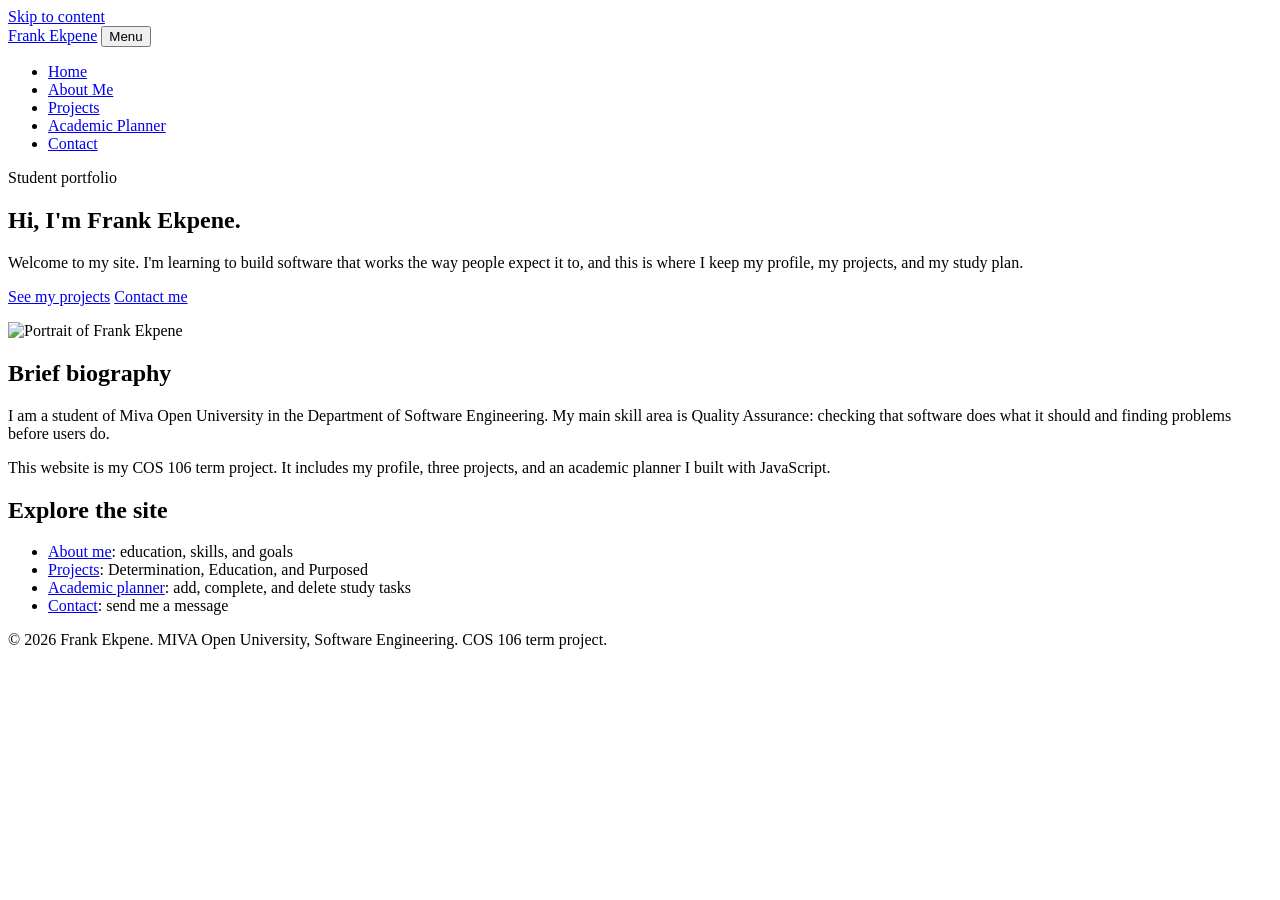
==== index.html @ 677bd1e2 "Add files via upload" ====
<!DOCTYPE html>
<html lang="en">
<head>
<meta charset="UTF-8">
<meta name="viewport" content="width=device-width, initial-scale=1">
<meta name="description" content="Frank Ekpene - student portfolio and academic planner, MIVA Open University.">
<title>Home | Frank Ekpene</title>
<link rel="preconnect" href="https://fonts.googleapis.com">
<link rel="preconnect" href="https://fonts.gstatic.com" crossorigin>
<link href="https://fonts.googleapis.com/css2?family=Public+Sans:wght@400;600&amp;family=Sora:wght@600;700&amp;display=swap" rel="stylesheet">
<link rel="stylesheet" href="css/style.css">
</head>
<body>
<a class="skip" href="#main">Skip to content</a>
<header class="site-header">
<div class="bar">
<a class="brand" href="index.html">Frank Ekpene</a>
<button class="menu-btn" id="menuBtn" aria-expanded="false" aria-controls="nav">Menu</button>
<nav id="nav" aria-label="Main"><ul><li><a href="index.html" aria-current="page">Home</a></li><li><a href="about.html">About Me</a></li><li><a href="projects.html">Projects</a></li><li><a href="planner.html">Academic Planner</a></li><li><a href="contact.html">Contact</a></li></ul></nav>
</div>
</header>
<main id="main">
<section class="hero">
<div class="hero-text">
<p class="kicker">Student portfolio</p>
<h1>Hi, I'm Frank Ekpene.</h1>
<p class="lead">Welcome to my site. I'm learning to build software that works the way people expect it to, and this is where I keep my profile, my projects, and my study plan.</p>
<p class="cta"><a class="btn" href="projects.html">See my projects</a> <a class="btn ghost" href="contact.html">Contact me</a></p>
</div>
<img class="portrait" src="images/profile.svg" alt="Portrait of Frank Ekpene" width="320" height="320">
</section>
<section class="panel">
<h2>Brief biography</h2>
<p>I am a student of Miva Open University in the Department of Software Engineering. My main skill area is Quality Assurance: checking that software does what it should and finding problems before users do.</p>
<p>This website is my COS 106 term project. It includes my profile, three projects, and an academic planner I built with JavaScript.</p>
</section>
<section class="panel">
<h2>Explore the site</h2>
<ul class="links">
<li><a href="about.html">About me</a>: education, skills, and goals</li>
<li><a href="projects.html">Projects</a>: Determination, Education, and Purposed</li>
<li><a href="planner.html">Academic planner</a>: add, complete, and delete study tasks</li>
<li><a href="contact.html">Contact</a>: send me a message</li>
</ul>
</section>
</main>
<footer class="site-footer"><p>&copy; 2026 Frank Ekpene. MIVA Open University, Software Engineering. COS 106 term project.</p></footer>
<script src="js/main.js"></script>
</body>
</html>
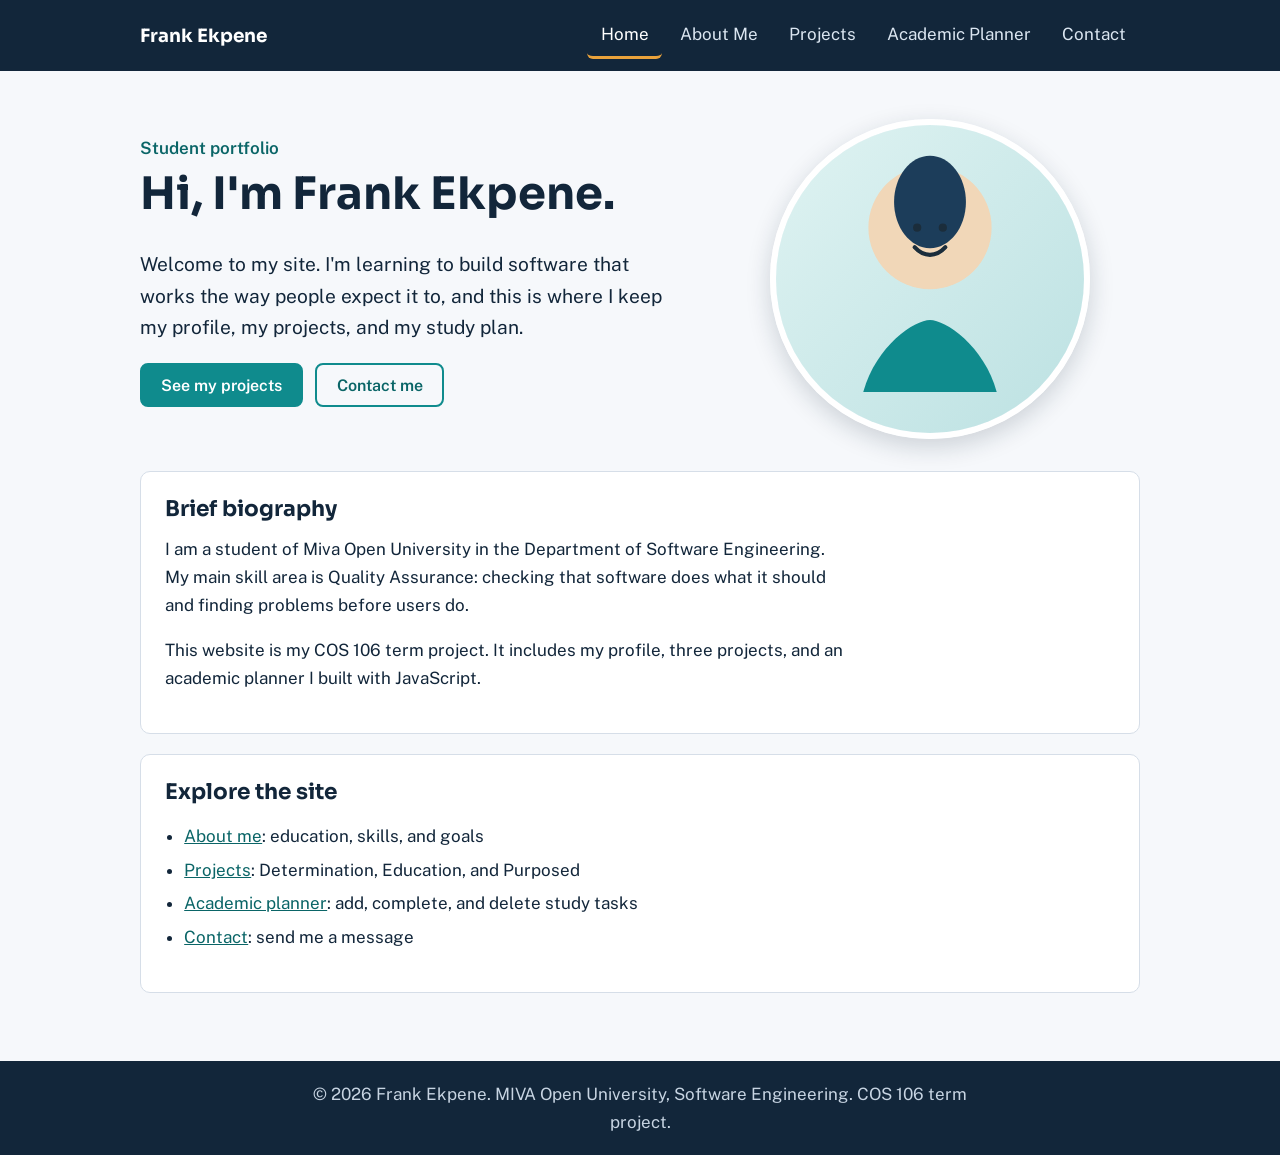
==== commit fdbb2f43: "Organize the portfolio into a proper folder structure and fix asset paths for the static site." ====
--- a/index.html
+++ b/index.html
@@ -7,7 +7,7 @@
 <title>Home | Frank Ekpene</title>
 <link rel="preconnect" href="https://fonts.googleapis.com">
 <link rel="preconnect" href="https://fonts.gstatic.com" crossorigin>
-<link href="https://fonts.googleapis.com/css2?family=Public+Sans:wght@400;600&amp;family=Sora:wght@600;700&amp;display=swap" rel="stylesheet">
+<link href="https://fonts.googleapis.com/css2?family=Public+Sans:wght@400;600&family=Sora:wght@600;700&display=swap" rel="stylesheet">
 <link rel="stylesheet" href="css/style.css">
 </head>
 <body>
--- a/css/style.css
+++ b/css/style.css
@@ -0,0 +1,73 @@
+:root{--ink:#12263a;--paper:#f6f8fb;--card:#fff;--teal:#0f8b8d;--teal-d:#0a6567;--amber:#e9a23b;--line:#d6dee8;--err:#b3261e;--ok:#1b7a43}
+*{box-sizing:border-box}
+html{scroll-behavior:smooth}
+body{margin:0;font:400 1.0625rem/1.65 "Public Sans",system-ui,sans-serif;color:var(--ink);background:var(--paper)}
+h1,h2{font-family:Sora,system-ui,sans-serif;line-height:1.2;margin:0 0 .6em}
+h1{font-size:clamp(1.9rem,4vw,2.8rem)}
+h2{font-size:1.35rem}
+p{margin:0 0 1em;max-width:68ch}
+a{color:var(--teal-d)}
+:focus-visible{outline:3px solid var(--amber);outline-offset:2px}
+.skip{position:absolute;left:-999px;top:0;background:var(--ink);color:#fff;padding:.5rem 1rem}
+.skip:focus{left:0;z-index:20}
+.site-header{background:var(--ink);position:sticky;top:0;z-index:10}
+.bar{max-width:1040px;margin:auto;padding:.75rem 1.25rem;display:flex;align-items:center;justify-content:space-between;flex-wrap:wrap;gap:.5rem}
+.brand{font:700 1.15rem Sora,sans-serif;color:#fff;text-decoration:none}
+nav ul{list-style:none;margin:0;padding:0;display:flex;gap:.25rem}
+nav a{display:block;color:#dbe6f1;text-decoration:none;padding:.5rem .85rem;border-radius:6px;border-bottom:3px solid transparent;transition:background .2s,color .2s,border-color .2s}
+nav a:hover{background:rgba(255,255,255,.1);color:#fff}
+nav a[aria-current=page]{color:#fff;border-bottom-color:var(--amber)}
+.menu-btn{display:none;background:none;border:1px solid #5b7189;color:#fff;padding:.45rem .9rem;border-radius:6px;font:inherit;cursor:pointer}
+main{max-width:1040px;margin:auto;padding:2rem 1.25rem 3rem}
+.hero{display:grid;grid-template-columns:1.3fr 1fr;gap:2rem;align-items:center;padding:1rem 0 2rem}
+.kicker{color:var(--teal-d);font-weight:600;margin-bottom:.4rem}
+.lead{font-size:1.2rem}
+.portrait{width:100%;max-width:320px;height:auto;justify-self:center;border-radius:50%;border:6px solid var(--card);box-shadow:0 8px 24px rgba(18,38,58,.18);animation:rise .8s ease-out both}
+@keyframes rise{from{opacity:0;transform:scale(.94)}to{opacity:1;transform:none}}
+.panel{background:var(--card);border:1px solid var(--line);border-radius:10px;padding:1.5rem;margin-bottom:1.25rem}
+.panel.two{display:grid;grid-template-columns:1fr 1fr;gap:1.5rem}
+.links{padding-left:1.2rem}.links li{margin-bottom:.35rem}
+.btn{display:inline-block;background:var(--teal);color:#fff;border:2px solid var(--teal);padding:.65rem 1.2rem;border-radius:8px;font:600 1rem "Public Sans",sans-serif;text-decoration:none;cursor:pointer;transition:background .2s,border-color .2s,transform .2s}
+.btn:hover{background:var(--teal-d);border-color:var(--teal-d);transform:translateY(-2px)}
+.btn.ghost{background:transparent;color:var(--teal-d)}
+.btn.ghost:hover{background:var(--teal);color:#fff}
+.btn.small{padding:.4rem .9rem;font-size:.95rem}
+.cta{display:flex;gap:.75rem;flex-wrap:wrap}
+table{width:100%;border-collapse:collapse}
+caption{text-align:left;font-weight:600;margin-bottom:.5rem}
+th,td{text-align:left;padding:.65rem .8rem;border-bottom:1px solid var(--line)}
+th{background:var(--paper)}
+.grid{display:grid;grid-template-columns:repeat(auto-fit,minmax(280px,1fr));gap:1.25rem}
+.card{background:var(--card);border:1px solid var(--line);border-radius:10px;overflow:hidden;transition:transform .25s,box-shadow .25s}
+.card:hover{transform:translateY(-4px);box-shadow:0 10px 24px rgba(18,38,58,.12)}
+.card img{width:100%;height:auto;display:block}
+.card-body{padding:1.1rem 1.25rem 0}
+.tags{color:#4b6178;font-size:.95rem}
+label{display:block;font-weight:600;margin-bottom:.3rem}
+input,textarea{width:100%;font:inherit;padding:.65rem .8rem;border:1.5px solid #9fb0c2;border-radius:8px;background:#fff;color:var(--ink)}
+input.invalid,textarea.invalid{border-color:var(--err)}
+.field{margin-bottom:1rem}
+.row{display:flex;gap:.6rem}.row input{flex:1}
+.error{display:block;color:var(--err);min-height:1.2em;font-size:.95rem;margin-top:.25rem}
+.success{color:var(--ok);font-weight:600;margin-top:1rem}
+.muted{color:#4b6178}
+.tasks{list-style:none;padding:0;margin:1rem 0 0}
+.tasks li{display:flex;align-items:center;gap:.75rem;padding:.7rem .2rem;border-bottom:1px solid var(--line);animation:rise .3s ease-out both}
+.tasks input[type=checkbox]{width:1.3rem;height:1.3rem;flex:none;accent-color:var(--teal)}
+.tasks .text{flex:1;overflow-wrap:anywhere}
+.tasks li.done .text{text-decoration:line-through;color:#6b7f93}
+.del{background:none;border:1.5px solid var(--err);color:var(--err);border-radius:6px;padding:.3rem .7rem;font:inherit;cursor:pointer;transition:background .2s,color .2s}
+.del:hover{background:var(--err);color:#fff}
+audio{width:100%;max-width:420px}
+.site-footer{background:var(--ink);color:#c7d4e2;text-align:center;padding:1.2rem 1rem}
+.site-footer p{margin:0 auto}
+@media (max-width:720px){
+.menu-btn{display:block}
+nav{width:100%;display:none}
+nav.open{display:block}
+nav ul{flex-direction:column}
+.hero,.panel.two{grid-template-columns:1fr}
+.portrait{order:-1;max-width:220px}
+.row{flex-direction:column}
+}
+@media (prefers-reduced-motion:reduce){*{animation:none!important;transition:none!important;scroll-behavior:auto!important}}
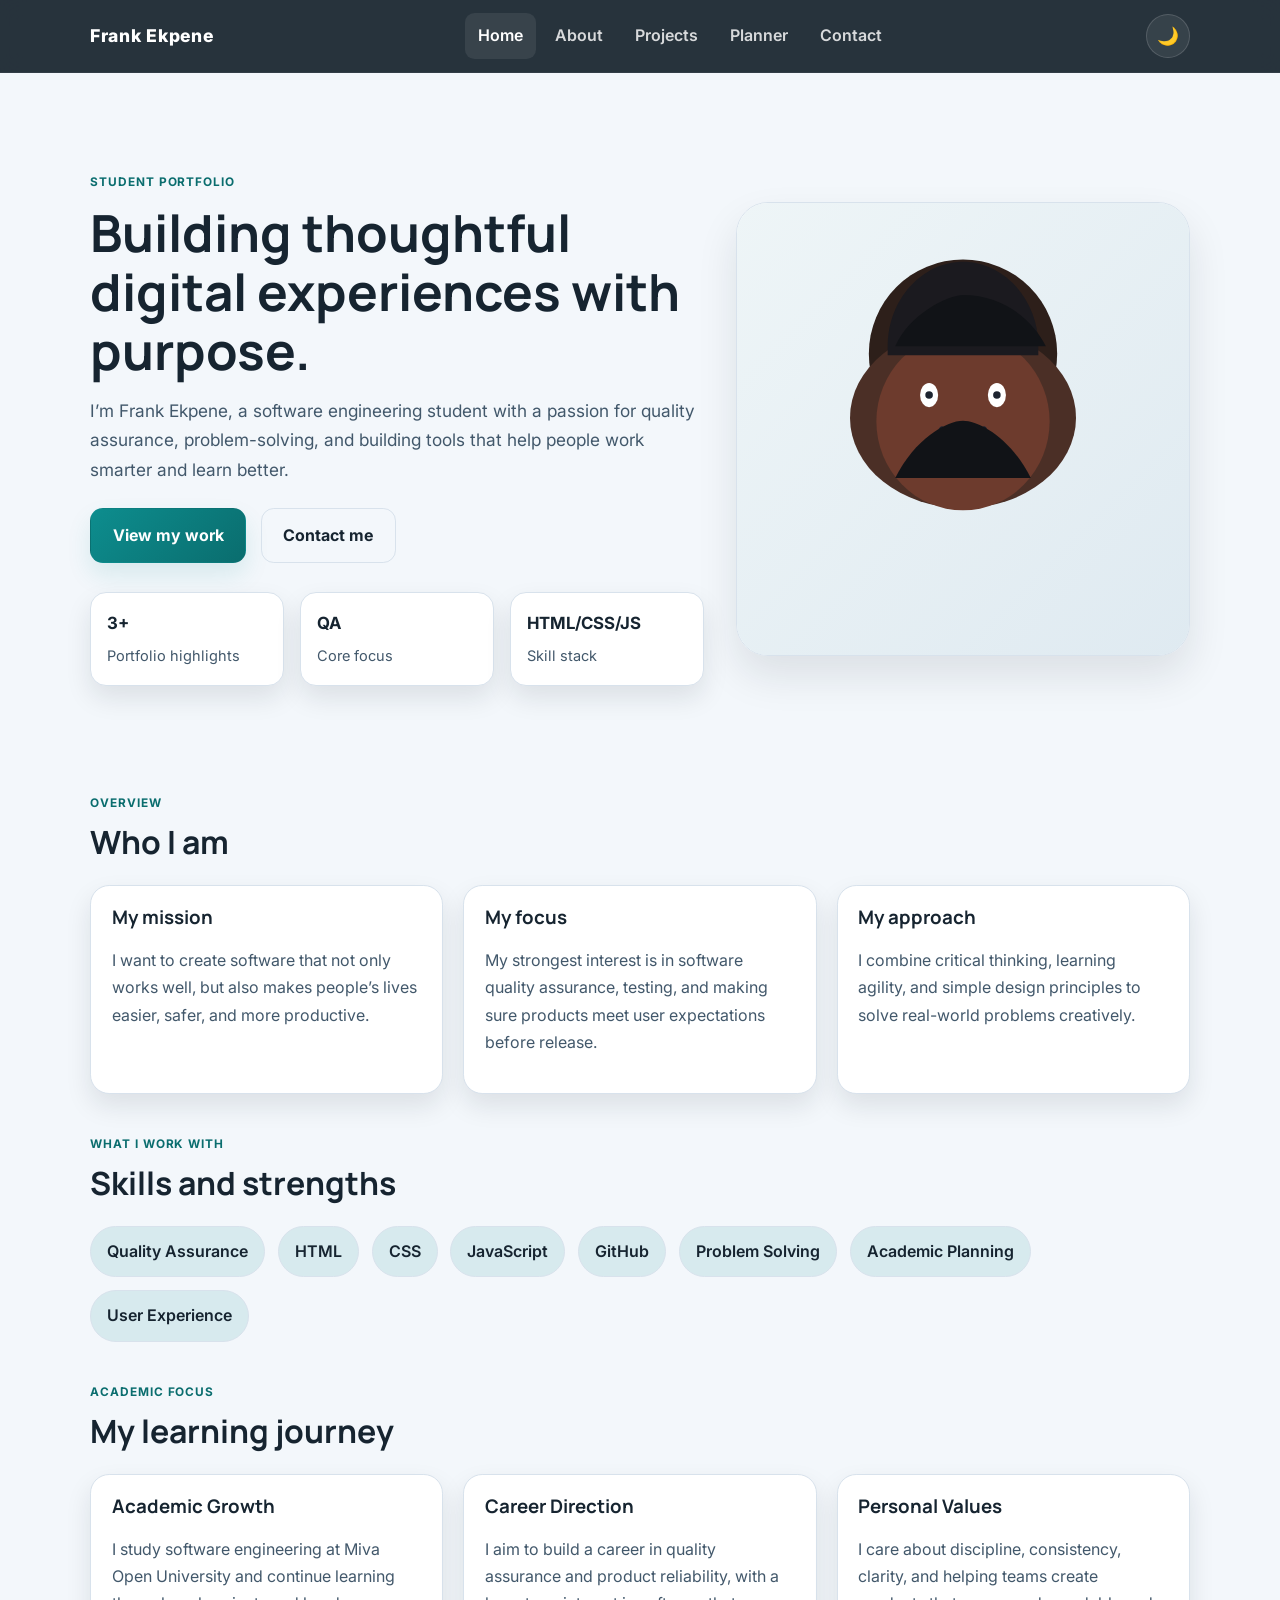
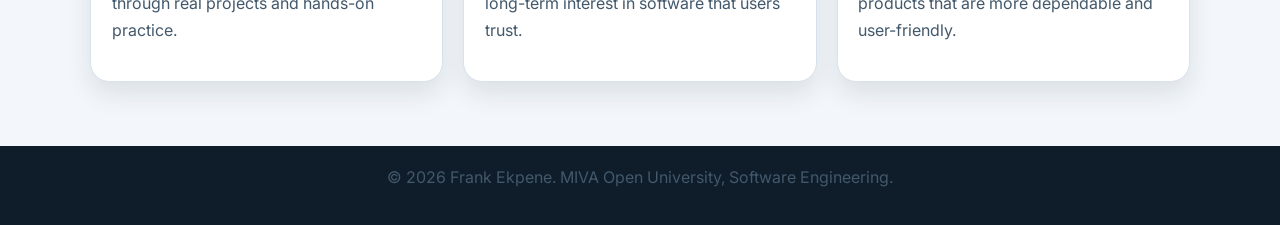
==== commit 14dbe0be: "Upgrade the portfolio with a polished landing page, dark mode, real project pages, and a personal pr" ====
--- a/index.html
+++ b/index.html
@@ -1,50 +1,158 @@
 <!DOCTYPE html>
 <html lang="en">
-<head>
-<meta charset="UTF-8">
-<meta name="viewport" content="width=device-width, initial-scale=1">
-<meta name="description" content="Frank Ekpene - student portfolio and academic planner, MIVA Open University.">
-<title>Home | Frank Ekpene</title>
-<link rel="preconnect" href="https://fonts.googleapis.com">
-<link rel="preconnect" href="https://fonts.gstatic.com" crossorigin>
-<link href="https://fonts.googleapis.com/css2?family=Public+Sans:wght@400;600&family=Sora:wght@600;700&display=swap" rel="stylesheet">
-<link rel="stylesheet" href="css/style.css">
-</head>
-<body>
-<a class="skip" href="#main">Skip to content</a>
-<header class="site-header">
-<div class="bar">
-<a class="brand" href="index.html">Frank Ekpene</a>
-<button class="menu-btn" id="menuBtn" aria-expanded="false" aria-controls="nav">Menu</button>
-<nav id="nav" aria-label="Main"><ul><li><a href="index.html" aria-current="page">Home</a></li><li><a href="about.html">About Me</a></li><li><a href="projects.html">Projects</a></li><li><a href="planner.html">Academic Planner</a></li><li><a href="contact.html">Contact</a></li></ul></nav>
-</div>
-</header>
-<main id="main">
-<section class="hero">
-<div class="hero-text">
-<p class="kicker">Student portfolio</p>
-<h1>Hi, I'm Frank Ekpene.</h1>
-<p class="lead">Welcome to my site. I'm learning to build software that works the way people expect it to, and this is where I keep my profile, my projects, and my study plan.</p>
-<p class="cta"><a class="btn" href="projects.html">See my projects</a> <a class="btn ghost" href="contact.html">Contact me</a></p>
-</div>
-<img class="portrait" src="images/profile.svg" alt="Portrait of Frank Ekpene" width="320" height="320">
-</section>
-<section class="panel">
-<h2>Brief biography</h2>
-<p>I am a student of Miva Open University in the Department of Software Engineering. My main skill area is Quality Assurance: checking that software does what it should and finding problems before users do.</p>
-<p>This website is my COS 106 term project. It includes my profile, three projects, and an academic planner I built with JavaScript.</p>
-</section>
-<section class="panel">
-<h2>Explore the site</h2>
-<ul class="links">
-<li><a href="about.html">About me</a>: education, skills, and goals</li>
-<li><a href="projects.html">Projects</a>: Determination, Education, and Purposed</li>
-<li><a href="planner.html">Academic planner</a>: add, complete, and delete study tasks</li>
-<li><a href="contact.html">Contact</a>: send me a message</li>
-</ul>
-</section>
-</main>
-<footer class="site-footer"><p>&copy; 2026 Frank Ekpene. MIVA Open University, Software Engineering. COS 106 term project.</p></footer>
-<script src="js/main.js"></script>
-</body>
+  <head>
+    <meta charset="UTF-8" />
+    <meta name="viewport" content="width=device-width, initial-scale=1.0" />
+    <meta name="description" content="Frank Ekpene is a software engineering student focused on quality assurance, web development, and academic growth." />
+    <meta name="keywords" content="Frank Ekpene, software engineering student, QA, web developer, MIVA Open University, portfolio" />
+    <meta name="author" content="Frank Ekpene" />
+    <meta property="og:title" content="Frank Ekpene | Portfolio" />
+    <meta property="og:description" content="Portfolio website for COS106 coursework, projects, and academic progress." />
+    <meta property="og:type" content="website" />
+    <meta property="og:image" content="images/profile.svg" />
+    <title>Frank Ekpene | Portfolio</title>
+    <link rel="preconnect" href="https://fonts.googleapis.com" />
+    <link rel="preconnect" href="https://fonts.gstatic.com" crossorigin />
+    <link href="https://fonts.googleapis.com/css2?family=Inter:wght@400;500;600;700;800&family=Manrope:wght@600;700;800&display=swap" rel="stylesheet" />
+    <link rel="stylesheet" href="css/style.css" />
+  </head>
+  <body>
+    <a class="skip-link" href="#main-content">Skip to content</a>
+
+    <header class="site-header">
+      <div class="container nav-wrap">
+        <a class="brand" href="index.html" aria-label="Frank Ekpene home">Frank Ekpene</a>
+
+        <button class="menu-btn" id="menuBtn" aria-expanded="false" aria-controls="main-nav" aria-label="Toggle navigation">
+          Menu
+        </button>
+
+        <nav id="main-nav" aria-label="Main navigation">
+          <ul>
+            <li><a href="index.html" aria-current="page">Home</a></li>
+            <li><a href="about.html">About</a></li>
+            <li><a href="projects.html">Projects</a></li>
+            <li><a href="planner.html">Planner</a></li>
+            <li><a href="contact.html">Contact</a></li>
+          </ul>
+        </nav>
+
+        <button id="themeToggle" class="theme-toggle" type="button" aria-label="Toggle dark mode">
+          <span class="theme-toggle__icon" aria-hidden="true">🌙</span>
+        </button>
+      </div>
+    </header>
+
+    <main id="main-content">
+      <section class="hero container">
+        <div class="hero__content">
+          <p class="eyebrow">Student Portfolio</p>
+          <h1>Building thoughtful digital experiences with purpose.</h1>
+          <p class="lead">
+            I’m Frank Ekpene, a software engineering student with a passion for quality assurance,
+            problem-solving, and building tools that help people work smarter and learn better.
+          </p>
+
+          <div class="cta-group">
+            <a class="btn btn-primary" href="projects.html">View my work</a>
+            <a class="btn btn-secondary" href="contact.html">Contact me</a>
+          </div>
+
+          <ul class="hero-stats" aria-label="Quick profile summary">
+            <li><strong>3+</strong><span>Portfolio highlights</span></li>
+            <li><strong>QA</strong><span>Core focus</span></li>
+            <li><strong>HTML/CSS/JS</strong><span>Skill stack</span></li>
+          </ul>
+        </div>
+
+        <div class="hero__media">
+          <div class="portrait-frame">
+            <img src="images/profile.svg" alt="Frank Ekpene profile portrait" width="520" height="520" />
+          </div>
+        </div>
+      </section>
+
+      <section class="container section-block">
+        <div class="section-heading">
+          <p class="eyebrow">Overview</p>
+          <h2>Who I am</h2>
+        </div>
+
+        <div class="about-preview">
+          <div class="about-preview__card">
+            <h3>My mission</h3>
+            <p>
+              I want to create software that not only works well, but also makes people’s lives easier,
+              safer, and more productive.
+            </p>
+          </div>
+
+          <div class="about-preview__card">
+            <h3>My focus</h3>
+            <p>
+              My strongest interest is in software quality assurance, testing, and making sure products meet
+              user expectations before release.
+            </p>
+          </div>
+
+          <div class="about-preview__card">
+            <h3>My approach</h3>
+            <p>
+              I combine critical thinking, learning agility, and simple design principles to solve real-world
+              problems creatively.
+            </p>
+          </div>
+        </div>
+      </section>
+
+      <section class="container section-block">
+        <div class="section-heading">
+          <p class="eyebrow">What I work with</p>
+          <h2>Skills and strengths</h2>
+        </div>
+
+        <div class="chip-grid" aria-label="Skills and strengths">
+          <span class="chip">Quality Assurance</span>
+          <span class="chip">HTML</span>
+          <span class="chip">CSS</span>
+          <span class="chip">JavaScript</span>
+          <span class="chip">GitHub</span>
+          <span class="chip">Problem Solving</span>
+          <span class="chip">Academic Planning</span>
+          <span class="chip">User Experience</span>
+        </div>
+      </section>
+
+      <section class="container section-block">
+        <div class="section-heading">
+          <p class="eyebrow">Academic focus</p>
+          <h2>My learning journey</h2>
+        </div>
+
+        <div class="feature-grid">
+          <article class="feature-card">
+            <h3>Academic Growth</h3>
+            <p>I study software engineering at Miva Open University and continue learning through real projects and hands-on practice.</p>
+          </article>
+          <article class="feature-card">
+            <h3>Career Direction</h3>
+            <p>I aim to build a career in quality assurance and product reliability, with a long-term interest in software that users trust.</p>
+          </article>
+          <article class="feature-card">
+            <h3>Personal Values</h3>
+            <p>I care about discipline, consistency, clarity, and helping teams create products that are more dependable and user-friendly.</p>
+          </article>
+        </div>
+      </section>
+    </main>
+
+    <footer class="site-footer">
+      <div class="container footer-wrap">
+        <p>&copy; 2026 Frank Ekpene. MIVA Open University, Software Engineering.</p>
+      </div>
+    </footer>
+
+    <script src="js/main.js"></script>
+  </body>
 </html>
+
--- a/css/style.css
+++ b/css/style.css
@@ -1,73 +1,601 @@
-:root{--ink:#12263a;--paper:#f6f8fb;--card:#fff;--teal:#0f8b8d;--teal-d:#0a6567;--amber:#e9a23b;--line:#d6dee8;--err:#b3261e;--ok:#1b7a43}
-*{box-sizing:border-box}
-html{scroll-behavior:smooth}
-body{margin:0;font:400 1.0625rem/1.65 "Public Sans",system-ui,sans-serif;color:var(--ink);background:var(--paper)}
-h1,h2{font-family:Sora,system-ui,sans-serif;line-height:1.2;margin:0 0 .6em}
-h1{font-size:clamp(1.9rem,4vw,2.8rem)}
-h2{font-size:1.35rem}
-p{margin:0 0 1em;max-width:68ch}
-a{color:var(--teal-d)}
-:focus-visible{outline:3px solid var(--amber);outline-offset:2px}
-.skip{position:absolute;left:-999px;top:0;background:var(--ink);color:#fff;padding:.5rem 1rem}
-.skip:focus{left:0;z-index:20}
-.site-header{background:var(--ink);position:sticky;top:0;z-index:10}
-.bar{max-width:1040px;margin:auto;padding:.75rem 1.25rem;display:flex;align-items:center;justify-content:space-between;flex-wrap:wrap;gap:.5rem}
-.brand{font:700 1.15rem Sora,sans-serif;color:#fff;text-decoration:none}
-nav ul{list-style:none;margin:0;padding:0;display:flex;gap:.25rem}
-nav a{display:block;color:#dbe6f1;text-decoration:none;padding:.5rem .85rem;border-radius:6px;border-bottom:3px solid transparent;transition:background .2s,color .2s,border-color .2s}
-nav a:hover{background:rgba(255,255,255,.1);color:#fff}
-nav a[aria-current=page]{color:#fff;border-bottom-color:var(--amber)}
-.menu-btn{display:none;background:none;border:1px solid #5b7189;color:#fff;padding:.45rem .9rem;border-radius:6px;font:inherit;cursor:pointer}
-main{max-width:1040px;margin:auto;padding:2rem 1.25rem 3rem}
-.hero{display:grid;grid-template-columns:1.3fr 1fr;gap:2rem;align-items:center;padding:1rem 0 2rem}
-.kicker{color:var(--teal-d);font-weight:600;margin-bottom:.4rem}
-.lead{font-size:1.2rem}
-.portrait{width:100%;max-width:320px;height:auto;justify-self:center;border-radius:50%;border:6px solid var(--card);box-shadow:0 8px 24px rgba(18,38,58,.18);animation:rise .8s ease-out both}
-@keyframes rise{from{opacity:0;transform:scale(.94)}to{opacity:1;transform:none}}
-.panel{background:var(--card);border:1px solid var(--line);border-radius:10px;padding:1.5rem;margin-bottom:1.25rem}
-.panel.two{display:grid;grid-template-columns:1fr 1fr;gap:1.5rem}
-.links{padding-left:1.2rem}.links li{margin-bottom:.35rem}
-.btn{display:inline-block;background:var(--teal);color:#fff;border:2px solid var(--teal);padding:.65rem 1.2rem;border-radius:8px;font:600 1rem "Public Sans",sans-serif;text-decoration:none;cursor:pointer;transition:background .2s,border-color .2s,transform .2s}
-.btn:hover{background:var(--teal-d);border-color:var(--teal-d);transform:translateY(-2px)}
-.btn.ghost{background:transparent;color:var(--teal-d)}
-.btn.ghost:hover{background:var(--teal);color:#fff}
-.btn.small{padding:.4rem .9rem;font-size:.95rem}
-.cta{display:flex;gap:.75rem;flex-wrap:wrap}
-table{width:100%;border-collapse:collapse}
-caption{text-align:left;font-weight:600;margin-bottom:.5rem}
-th,td{text-align:left;padding:.65rem .8rem;border-bottom:1px solid var(--line)}
-th{background:var(--paper)}
-.grid{display:grid;grid-template-columns:repeat(auto-fit,minmax(280px,1fr));gap:1.25rem}
-.card{background:var(--card);border:1px solid var(--line);border-radius:10px;overflow:hidden;transition:transform .25s,box-shadow .25s}
-.card:hover{transform:translateY(-4px);box-shadow:0 10px 24px rgba(18,38,58,.12)}
-.card img{width:100%;height:auto;display:block}
-.card-body{padding:1.1rem 1.25rem 0}
-.tags{color:#4b6178;font-size:.95rem}
-label{display:block;font-weight:600;margin-bottom:.3rem}
-input,textarea{width:100%;font:inherit;padding:.65rem .8rem;border:1.5px solid #9fb0c2;border-radius:8px;background:#fff;color:var(--ink)}
-input.invalid,textarea.invalid{border-color:var(--err)}
-.field{margin-bottom:1rem}
-.row{display:flex;gap:.6rem}.row input{flex:1}
-.error{display:block;color:var(--err);min-height:1.2em;font-size:.95rem;margin-top:.25rem}
-.success{color:var(--ok);font-weight:600;margin-top:1rem}
-.muted{color:#4b6178}
-.tasks{list-style:none;padding:0;margin:1rem 0 0}
-.tasks li{display:flex;align-items:center;gap:.75rem;padding:.7rem .2rem;border-bottom:1px solid var(--line);animation:rise .3s ease-out both}
-.tasks input[type=checkbox]{width:1.3rem;height:1.3rem;flex:none;accent-color:var(--teal)}
-.tasks .text{flex:1;overflow-wrap:anywhere}
-.tasks li.done .text{text-decoration:line-through;color:#6b7f93}
-.del{background:none;border:1.5px solid var(--err);color:var(--err);border-radius:6px;padding:.3rem .7rem;font:inherit;cursor:pointer;transition:background .2s,color .2s}
-.del:hover{background:var(--err);color:#fff}
-audio{width:100%;max-width:420px}
-.site-footer{background:var(--ink);color:#c7d4e2;text-align:center;padding:1.2rem 1rem}
-.site-footer p{margin:0 auto}
-@media (max-width:720px){
-.menu-btn{display:block}
-nav{width:100%;display:none}
-nav.open{display:block}
-nav ul{flex-direction:column}
-.hero,.panel.two{grid-template-columns:1fr}
-.portrait{order:-1;max-width:220px}
-.row{flex-direction:column}
-}
-@media (prefers-reduced-motion:reduce){*{animation:none!important;transition:none!important;scroll-behavior:auto!important}}
+:root {
+  --bg: #f3f7fb;
+  --bg-strong: #eaf1f8;
+  --surface: #ffffff;
+  --surface-alt: #edf4f9;
+  --surface-strong: #dfeef8;
+  --text: #162430;
+  --text-soft: #42586b;
+  --accent: #0d8d8e;
+  --accent-strong: #0a6d6e;
+  --accent-soft: rgba(13, 141, 142, 0.12);
+  --line: #d8e2ec;
+  --highlight: #f5b94b;
+  --success: #1b7a43;
+  --danger: #c74343;
+  --shadow: rgba(16, 28, 39, 0.1);
+}
+
+body[data-theme="dark"] {
+  --bg: #0d1723;
+  --bg-strong: #101d2d;
+  --surface: #122333;
+  --surface-alt: #183047;
+  --surface-strong: #1a3a52;
+  --text: #ebf4ff;
+  --text-soft: #bfd0e3;
+  --accent: #63d0cf;
+  --accent-strong: #7fe5e1;
+  --accent-soft: rgba(99, 208, 207, 0.12);
+  --line: #28445d;
+  --highlight: #f9c768;
+  --success: #7fe0a6;
+  --danger: #ff8787;
+  --shadow: rgba(0, 0, 0, 0.35);
+}
+
+* { box-sizing: border-box; }
+
+html { scroll-behavior: smooth; }
+
+body {
+  margin: 0;
+  font-family: "Inter", sans-serif;
+  background: var(--bg);
+  color: var(--text);
+  line-height: 1.7;
+  transition: background 0.25s ease, color 0.25s ease;
+}
+
+img { max-width: 100%; display: block; }
+
+a { color: var(--accent-strong); }
+
+button, input, textarea {
+  font: inherit;
+}
+
+.skip-link {
+  position: absolute;
+  left: -9999px;
+  top: 0;
+  z-index: 100;
+  background: var(--text);
+  color: #fff;
+  padding: 0.7rem 1rem;
+  border-radius: 0 0 0.5rem 0;
+}
+
+.skip-link:focus {
+  left: 0;
+}
+
+.container {
+  width: min(1100px, calc(100% - 2rem));
+  margin: 0 auto;
+}
+
+.site-header {
+  position: sticky;
+  top: 0;
+  z-index: 20;
+  background: rgba(17, 29, 39, 0.9);
+  backdrop-filter: blur(12px);
+  border-bottom: 1px solid rgba(255, 255, 255, 0.06);
+}
+
+.nav-wrap {
+  display: flex;
+  align-items: center;
+  justify-content: space-between;
+  min-height: 72px;
+  gap: 1rem;
+}
+
+.brand {
+  color: #fff;
+  text-decoration: none;
+  font-weight: 800;
+  letter-spacing: 0.04em;
+  font-size: 1.1rem;
+}
+
+#main-nav ul {
+  list-style: none;
+  display: flex;
+  align-items: center;
+  gap: 0.4rem;
+  padding: 0;
+  margin: 0;
+}
+
+#main-nav a {
+  display: inline-block;
+  text-decoration: none;
+  color: rgba(255, 255, 255, 0.82);
+  padding: 0.6rem 0.8rem;
+  border-radius: 0.6rem;
+  font-weight: 600;
+  transition: background 0.2s ease, color 0.2s ease;
+}
+
+#main-nav a:hover,
+#main-nav a:focus-visible,
+#main-nav a[aria-current="page"] {
+  background: rgba(255, 255, 255, 0.08);
+  color: #fff;
+}
+
+.theme-toggle {
+  border: 1px solid rgba(255, 255, 255, 0.15);
+  background: rgba(255, 255, 255, 0.07);
+  color: #fff;
+  border-radius: 999px;
+  width: 44px;
+  height: 44px;
+  cursor: pointer;
+  transition: transform 0.2s ease, background 0.2s ease;
+}
+
+.theme-toggle:hover,
+.theme-toggle:focus-visible {
+  transform: translateY(-1px);
+  background: rgba(255, 255, 255, 0.12);
+}
+
+.theme-toggle__icon {
+  display: inline-block;
+  font-size: 1.1rem;
+}
+
+.menu-btn {
+  display: none;
+  background: rgba(255, 255, 255, 0.08);
+  border: 1px solid rgba(255, 255, 255, 0.12);
+  color: #fff;
+  border-radius: 0.6rem;
+  padding: 0.7rem 1rem;
+  cursor: pointer;
+}
+
+main {
+  padding-top: 2rem;
+  padding-bottom: 4rem;
+}
+
+.hero {
+  display: grid;
+  grid-template-columns: 1.15fr 0.85fr;
+  gap: 2rem;
+  align-items: center;
+  min-height: 72vh;
+}
+
+.hero__content,
+.profile-header__content {
+  max-width: 640px;
+}
+
+.eyebrow {
+  margin: 0 0 0.7rem;
+  color: var(--accent-strong);
+  font-weight: 700;
+  letter-spacing: 0.08em;
+  text-transform: uppercase;
+  font-size: 0.74rem;
+}
+
+h1, h2, h3 {
+  font-family: "Manrope", sans-serif;
+  line-height: 1.15;
+  margin-top: 0;
+}
+
+h1 {
+  font-size: clamp(2.3rem, 4vw, 4rem);
+  margin-bottom: 1rem;
+}
+
+h2 {
+  font-size: clamp(1.7rem, 2.5vw, 2.3rem);
+  margin-bottom: 0.9rem;
+}
+
+p {
+  margin-top: 0;
+  color: var(--text-soft);
+}
+
+.lead {
+  font-size: 1.08rem;
+}
+
+.cta-group {
+  display: flex;
+  flex-wrap: wrap;
+  gap: 0.9rem;
+  margin: 1.5rem 0 1.8rem;
+}
+
+.btn {
+  display: inline-flex;
+  align-items: center;
+  justify-content: center;
+  border-radius: 0.8rem;
+  padding: 0.8rem 1.35rem;
+  text-decoration: none;
+  border: 1px solid transparent;
+  font-weight: 700;
+  cursor: pointer;
+  transition: transform 0.2s ease, box-shadow 0.2s ease, background 0.2s ease;
+}
+
+.btn:hover,
+.btn:focus-visible {
+  transform: translateY(-1px);
+}
+
+.btn-primary {
+  background: linear-gradient(135deg, var(--accent), var(--accent-strong));
+  color: #fff;
+  box-shadow: 0 12px 24px var(--accent-soft);
+}
+
+.btn-secondary {
+  background: transparent;
+  color: var(--text);
+  border-color: var(--line);
+}
+
+.btn-small {
+  padding: 0.65rem 1rem;
+  font-size: 0.92rem;
+}
+
+.hero-stats {
+  list-style: none;
+  display: grid;
+  grid-template-columns: repeat(3, minmax(0, 1fr));
+  gap: 1rem;
+  padding: 0;
+  margin: 0;
+}
+
+.hero-stats li {
+  background: var(--surface);
+  border: 1px solid var(--line);
+  border-radius: 1rem;
+  padding: 1rem;
+  box-shadow: 0 12px 26px var(--shadow);
+}
+
+.hero-stats strong {
+  display: block;
+  color: var(--text);
+  margin-bottom: 0.3rem;
+  font-size: 1.05rem;
+}
+
+.hero-stats span {
+  color: var(--text-soft);
+  font-size: 0.91rem;
+}
+
+.hero__media {
+  display: flex;
+  justify-content: center;
+}
+
+.portrait-frame {
+  width: min(500px, 100%);
+  border-radius: 2rem;
+  background: linear-gradient(135deg, var(--surface), var(--surface-alt));
+  border: 1px solid var(--line);
+  box-shadow: 0 20px 40px var(--shadow);
+  overflow: hidden;
+}
+
+.portrait-frame img {
+  width: 100%;
+  height: auto;
+}
+
+.section-block {
+  padding-top: 2.5rem;
+}
+
+.section-heading {
+  margin-bottom: 1.5rem;
+}
+
+.about-preview,
+.feature-grid,
+.project-grid {
+  display: grid;
+  gap: 1.25rem;
+}
+
+.about-preview {
+  grid-template-columns: repeat(3, minmax(0, 1fr));
+}
+
+.about-preview__card,
+.feature-card,
+.project-card,
+.panel {
+  background: var(--surface);
+  border: 1px solid var(--line);
+  border-radius: 1.2rem;
+  box-shadow: 0 12px 26px var(--shadow);
+}
+
+.about-preview__card,
+.feature-card,
+.project-card__body,
+.panel {
+  padding: 1.3rem;
+}
+
+.feature-grid {
+  grid-template-columns: repeat(3, minmax(0, 1fr));
+}
+
+.chip-grid {
+  display: flex;
+  flex-wrap: wrap;
+  gap: 0.8rem;
+}
+
+.chip {
+  display: inline-flex;
+  align-items: center;
+  background: var(--accent-soft);
+  color: var(--text);
+  border: 1px solid var(--line);
+  border-radius: 999px;
+  padding: 0.7rem 1rem;
+  font-weight: 600;
+}
+
+.page-shell {
+  padding-top: 0.5rem;
+}
+
+.profile-header {
+  display: grid;
+  grid-template-columns: 0.9fr 1.1fr;
+  gap: 2rem;
+  align-items: center;
+  padding: 1.5rem 0 2.5rem;
+}
+
+.profile-header__image img {
+  width: min(420px, 100%);
+  margin: 0 auto;
+  border-radius: 1.5rem;
+  background: var(--surface);
+  border: 1px solid var(--line);
+  box-shadow: 0 18px 32px var(--shadow);
+}
+
+.panel {
+  margin-bottom: 1.4rem;
+}
+
+.two-column {
+  display: grid;
+  grid-template-columns: repeat(2, minmax(0, 1fr));
+  gap: 1rem;
+}
+
+.detail-list {
+  margin: 0;
+  padding-left: 1.2rem;
+  color: var(--text-soft);
+}
+
+table {
+  width: 100%;
+  border-collapse: collapse;
+}
+
+caption {
+  text-align: left;
+  font-weight: 700;
+  margin-bottom: 0.85rem;
+  color: var(--text);
+}
+
+th, td {
+  text-align: left;
+  padding: 0.8rem 0.7rem;
+  border-bottom: 1px solid var(--line);
+}
+
+th {
+  background: var(--surface-alt);
+}
+
+.project-grid {
+  grid-template-columns: repeat(3, minmax(0, 1fr));
+}
+
+.project-card {
+  overflow: hidden;
+}
+
+.project-card img {
+  width: 100%;
+  height: 220px;
+  object-fit: cover;
+  border-bottom: 1px solid var(--line);
+}
+
+.project-tag {
+  margin: 0 0 0.6rem;
+  color: var(--accent-strong);
+  font-size: 0.75rem;
+  font-weight: 800;
+  letter-spacing: 0.08em;
+  text-transform: uppercase;
+}
+
+.project-card h2 {
+  font-size: 1.5rem;
+  margin-bottom: 0.7rem;
+}
+
+.row {
+  display: flex;
+  gap: 0.7rem;
+}
+
+label {
+  display: block;
+  font-weight: 700;
+  margin-bottom: 0.4rem;
+}
+
+input, textarea {
+  width: 100%;
+  border: 1px solid var(--line);
+  border-radius: 0.8rem;
+  background: var(--surface);
+  color: var(--text);
+  padding: 0.8rem 0.9rem;
+}
+
+input:focus, textarea:focus {
+  outline: 2px solid var(--highlight);
+  outline-offset: 2px;
+}
+
+input.invalid, textarea.invalid {
+  border-color: var(--danger);
+}
+
+.field {
+  margin-bottom: 1rem;
+}
+
+.error {
+  display: block;
+  min-height: 1.2em;
+  color: var(--danger);
+  font-size: 0.9rem;
+  margin-top: 0.35rem;
+}
+
+.success {
+  margin-top: 1rem;
+  color: var(--success);
+  font-weight: 700;
+}
+
+.muted {
+  color: var(--text-soft);
+}
+
+.task-list {
+  list-style: none;
+  padding: 0;
+  margin: 1rem 0 0;
+}
+
+.task-list li {
+  display: flex;
+  align-items: center;
+  justify-content: space-between;
+  gap: 0.9rem;
+  border-bottom: 1px solid var(--line);
+  padding: 0.8rem 0;
+}
+
+.task-list li.done .task-text {
+  text-decoration: line-through;
+  color: var(--text-soft);
+}
+
+.task-left {
+  display: flex;
+  align-items: center;
+  gap: 0.8rem;
+  flex: 1;
+}
+
+.task-list input[type="checkbox"] {
+  width: 18px;
+  height: 18px;
+}
+
+.del {
+  border: 1px solid var(--danger);
+  background: transparent;
+  color: var(--danger);
+  border-radius: 0.6rem;
+  padding: 0.4rem 0.7rem;
+  cursor: pointer;
+}
+
+.site-footer {
+  background: #0f1d2a;
+  color: rgba(255, 255, 255, 0.8);
+  padding: 1.1rem 0;
+}
+
+.footer-wrap {
+  display: flex;
+  justify-content: center;
+}
+
+@media (max-width: 820px) {
+  .hero,
+  .profile-header,
+  .about-preview,
+  .feature-grid,
+  .project-grid,
+  .two-column {
+    grid-template-columns: 1fr;
+  }
+
+  .hero {
+    padding-top: 1rem;
+  }
+
+  .row {
+    flex-direction: column;
+  }
+}
+
+@media (max-width: 720px) {
+  .menu-btn {
+    display: block;
+  }
+
+  #main-nav {
+    display: none;
+    width: 100%;
+    order: 3;
+  }
+
+  #main-nav.open {
+    display: block;
+  }
+
+  #main-nav ul {
+    flex-direction: column;
+    padding: 0.6rem 0 1rem;
+  }
+
+  .hero-stats {
+    grid-template-columns: 1fr;
+  }
+}
+
+@media (prefers-reduced-motion: reduce) {
+  html { scroll-behavior: auto; }
+  *, *::before, *::after {
+    animation: none !important;
+    transition: none !important;
+  }
+}
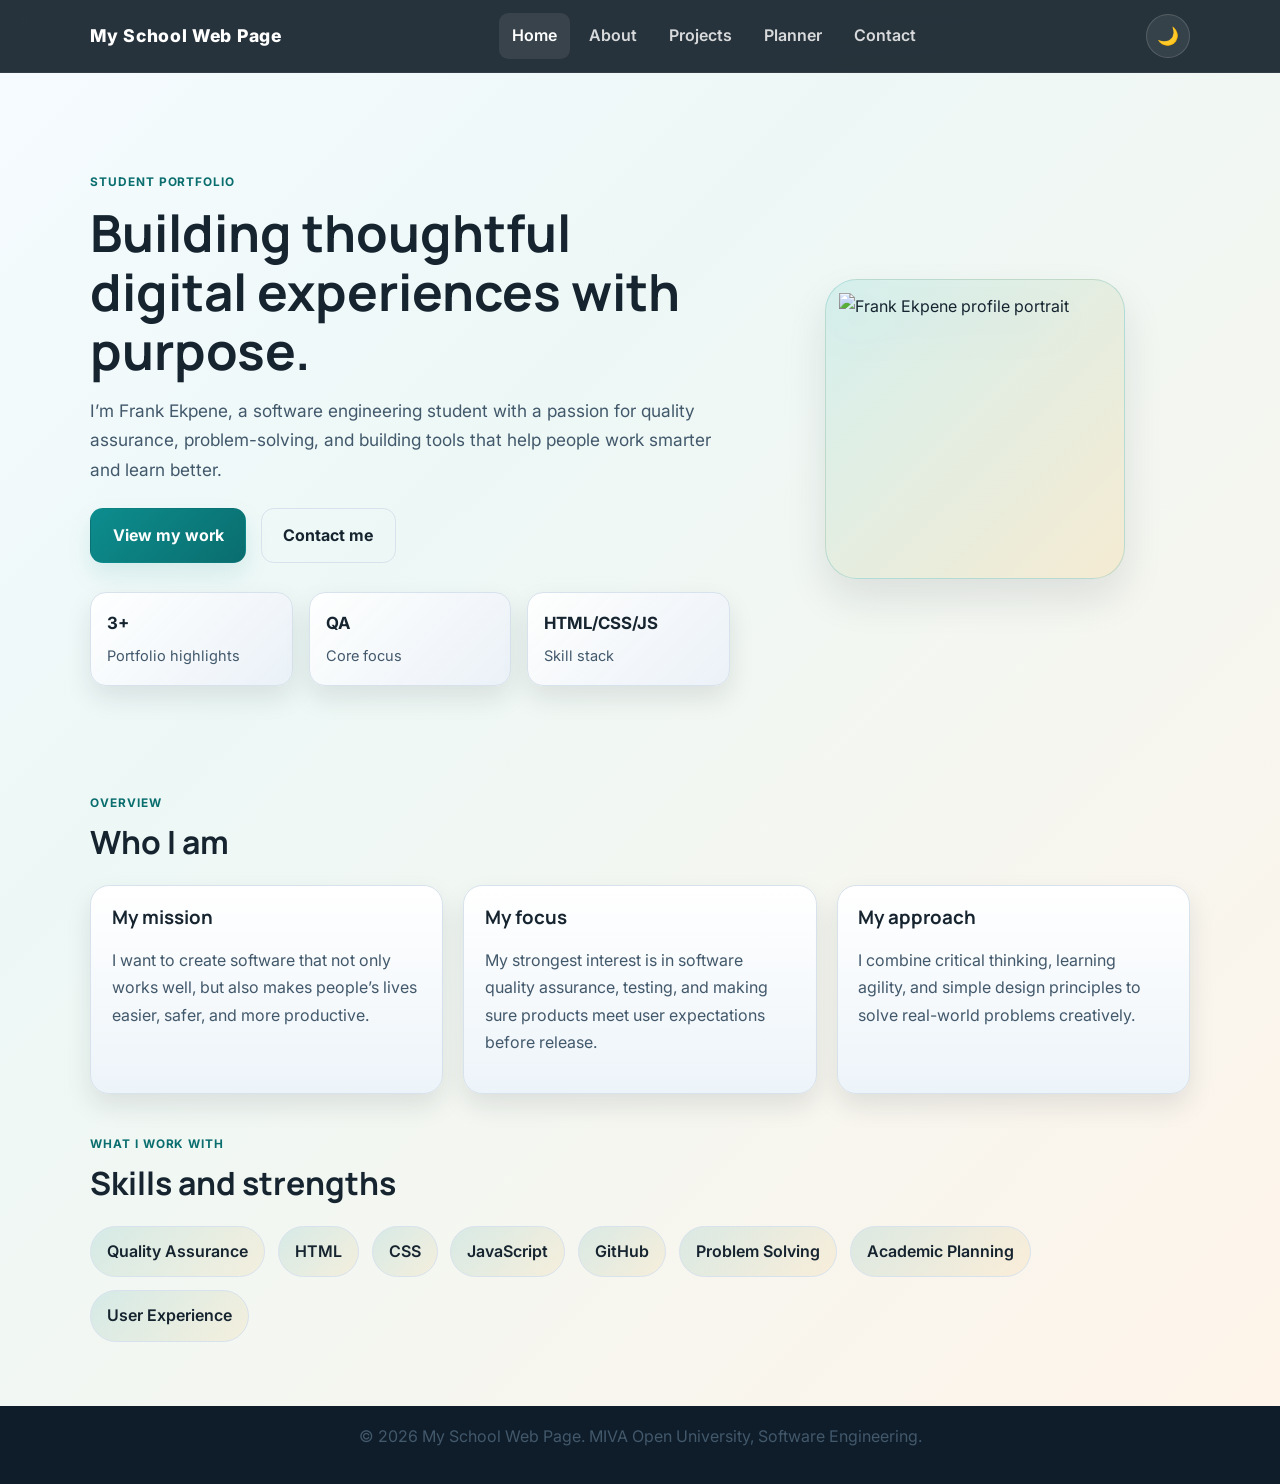
==== commit dbedb07f: "Rename the site branding to My School Web Page across the portfolio pages." ====
--- a/index.html
+++ b/index.html
@@ -3,14 +3,14 @@
   <head>
     <meta charset="UTF-8" />
     <meta name="viewport" content="width=device-width, initial-scale=1.0" />
-    <meta name="description" content="Frank Ekpene is a software engineering student focused on quality assurance, web development, and academic growth." />
-    <meta name="keywords" content="Frank Ekpene, software engineering student, QA, web developer, MIVA Open University, portfolio" />
+    <meta name="description" content="My School Web Page showcases Frank Ekpene's portfolio, academic profile, coursework, and goals." />
+    <meta name="keywords" content="My School Web Page, Frank Ekpene, software engineering student, QA, web developer, portfolio" />
     <meta name="author" content="Frank Ekpene" />
-    <meta property="og:title" content="Frank Ekpene | Portfolio" />
+    <meta property="og:title" content="My School Web Page | Frank Ekpene" />
     <meta property="og:description" content="Portfolio website for COS106 coursework, projects, and academic progress." />
     <meta property="og:type" content="website" />
     <meta property="og:image" content="images/profile.svg" />
-    <title>Frank Ekpene | Portfolio</title>
+    <title>My School Web Page | Home</title>
     <link rel="preconnect" href="https://fonts.googleapis.com" />
     <link rel="preconnect" href="https://fonts.gstatic.com" crossorigin />
     <link href="https://fonts.googleapis.com/css2?family=Inter:wght@400;500;600;700;800&family=Manrope:wght@600;700;800&display=swap" rel="stylesheet" />
@@ -21,7 +21,7 @@
 
     <header class="site-header">
       <div class="container nav-wrap">
-        <a class="brand" href="index.html" aria-label="Frank Ekpene home">Frank Ekpene</a>
+        <a class="brand" href="index.html" aria-label="My School Web Page home">My School Web Page</a>
 
         <button class="menu-btn" id="menuBtn" aria-expanded="false" aria-controls="main-nav" aria-label="Toggle navigation">
           Menu
@@ -122,37 +122,14 @@
           <span class="chip">User Experience</span>
         </div>
       </section>
-
-      <section class="container section-block">
-        <div class="section-heading">
-          <p class="eyebrow">Academic focus</p>
-          <h2>My learning journey</h2>
-        </div>
-
-        <div class="feature-grid">
-          <article class="feature-card">
-            <h3>Academic Growth</h3>
-            <p>I study software engineering at Miva Open University and continue learning through real projects and hands-on practice.</p>
-          </article>
-          <article class="feature-card">
-            <h3>Career Direction</h3>
-            <p>I aim to build a career in quality assurance and product reliability, with a long-term interest in software that users trust.</p>
-          </article>
-          <article class="feature-card">
-            <h3>Personal Values</h3>
-            <p>I care about discipline, consistency, clarity, and helping teams create products that are more dependable and user-friendly.</p>
-          </article>
-        </div>
-      </section>
     </main>
 
     <footer class="site-footer">
       <div class="container footer-wrap">
-        <p>&copy; 2026 Frank Ekpene. MIVA Open University, Software Engineering.</p>
+        <p>&copy; 2026 My School Web Page. MIVA Open University, Software Engineering.</p>
       </div>
     </footer>
 
     <script src="js/main.js"></script>
   </body>
 </html>
-
--- a/css/style.css
+++ b/css/style.css
@@ -41,10 +41,14 @@
 body {
   margin: 0;
   font-family: "Inter", sans-serif;
-  background: var(--bg);
+  background: linear-gradient(135deg, #f6fbff 0%, #edf8f6 34%, #fff4e9 100%);
   color: var(--text);
   line-height: 1.7;
   transition: background 0.25s ease, color 0.25s ease;
+}
+
+body[data-theme="dark"] {
+  background: linear-gradient(135deg, #0e1b29 0%, #121f2e 38%, #101827 100%);
 }
 
 img { max-width: 100%; display: block; }
@@ -165,8 +169,8 @@
 
 .hero {
   display: grid;
-  grid-template-columns: 1.15fr 0.85fr;
-  gap: 2rem;
+  grid-template-columns: 1.2fr 0.8fr;
+  gap: 1.5rem;
   align-items: center;
   min-height: 72vh;
 }
@@ -262,7 +266,7 @@
 }
 
 .hero-stats li {
-  background: var(--surface);
+  background: linear-gradient(135deg, rgba(255,255,255,0.95), rgba(234,241,248,0.9));
   border: 1px solid var(--line);
   border-radius: 1rem;
   padding: 1rem;
@@ -284,20 +288,26 @@
 .hero__media {
   display: flex;
   justify-content: center;
+  align-items: center;
+  padding: 1rem 0;
 }
 
 .portrait-frame {
-  width: min(500px, 100%);
+  width: min(300px, 82vw);
   border-radius: 2rem;
-  background: linear-gradient(135deg, var(--surface), var(--surface-alt));
-  border: 1px solid var(--line);
+  background: linear-gradient(135deg, rgba(99, 208, 207, 0.18), rgba(245,185,75,0.18));
+  border: 1px solid rgba(13, 141, 142, 0.2);
   box-shadow: 0 20px 40px var(--shadow);
   overflow: hidden;
+  padding: 0.8rem;
 }
 
 .portrait-frame img {
   width: 100%;
   height: auto;
+  max-height: 360px;
+  object-fit: contain;
+  filter: drop-shadow(0 16px 24px rgba(15, 66, 96, 0.12));
 }
 
 .section-block {
@@ -323,7 +333,7 @@
 .feature-card,
 .project-card,
 .panel {
-  background: var(--surface);
+  background: linear-gradient(180deg, var(--surface), var(--surface-alt));
   border: 1px solid var(--line);
   border-radius: 1.2rem;
   box-shadow: 0 12px 26px var(--shadow);
@@ -349,7 +359,7 @@
 .chip {
   display: inline-flex;
   align-items: center;
-  background: var(--accent-soft);
+  background: linear-gradient(135deg, rgba(13,141,142,0.12), rgba(245,185,75,0.12));
   color: var(--text);
   border: 1px solid var(--line);
   border-radius: 999px;
@@ -590,6 +600,10 @@
   .hero-stats {
     grid-template-columns: 1fr;
   }
+
+  .portrait-frame {
+    width: min(260px, 75vw);
+  }
 }
 
 @media (prefers-reduced-motion: reduce) {
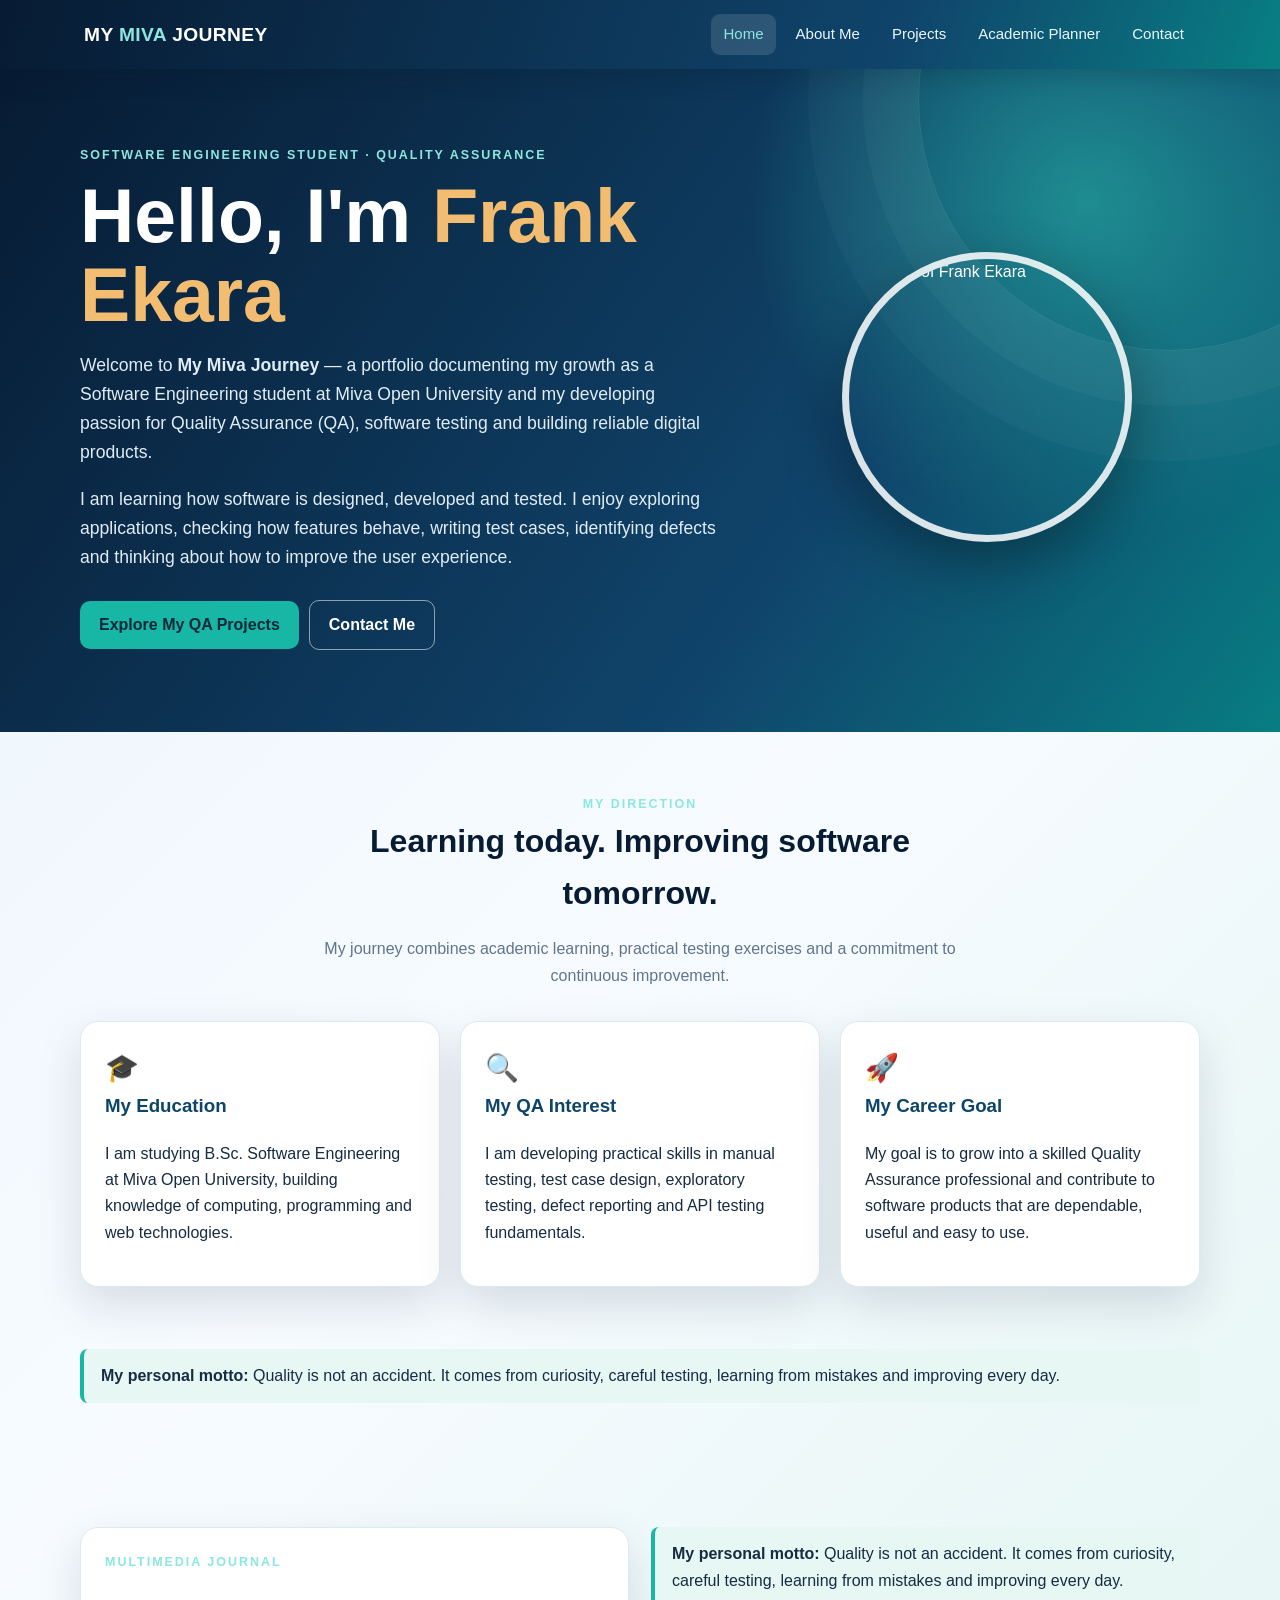
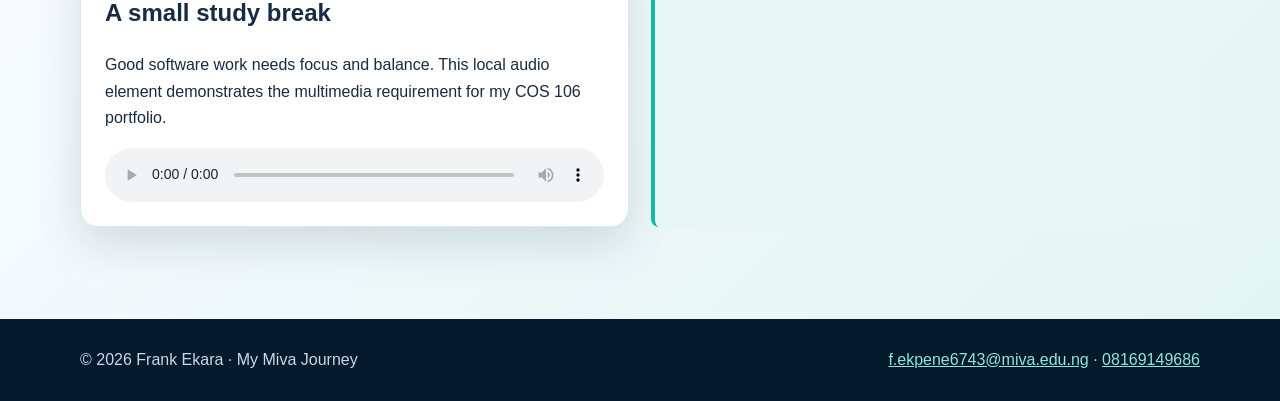
==== commit 084d1999: "Add files via upload" ====
--- a/index.html
+++ b/index.html
@@ -1,135 +1,7 @@
-<!DOCTYPE html>
-<html lang="en">
-  <head>
-    <meta charset="UTF-8" />
-    <meta name="viewport" content="width=device-width, initial-scale=1.0" />
-    <meta name="description" content="My School Web Page showcases Frank Ekpene's portfolio, academic profile, coursework, and goals." />
-    <meta name="keywords" content="My School Web Page, Frank Ekpene, software engineering student, QA, web developer, portfolio" />
-    <meta name="author" content="Frank Ekpene" />
-    <meta property="og:title" content="My School Web Page | Frank Ekpene" />
-    <meta property="og:description" content="Portfolio website for COS106 coursework, projects, and academic progress." />
-    <meta property="og:type" content="website" />
-    <meta property="og:image" content="images/profile.svg" />
-    <title>My School Web Page | Home</title>
-    <link rel="preconnect" href="https://fonts.googleapis.com" />
-    <link rel="preconnect" href="https://fonts.gstatic.com" crossorigin />
-    <link href="https://fonts.googleapis.com/css2?family=Inter:wght@400;500;600;700;800&family=Manrope:wght@600;700;800&display=swap" rel="stylesheet" />
-    <link rel="stylesheet" href="css/style.css" />
-  </head>
-  <body>
-    <a class="skip-link" href="#main-content">Skip to content</a>
-
-    <header class="site-header">
-      <div class="container nav-wrap">
-        <a class="brand" href="index.html" aria-label="My School Web Page home">My School Web Page</a>
-
-        <button class="menu-btn" id="menuBtn" aria-expanded="false" aria-controls="main-nav" aria-label="Toggle navigation">
-          Menu
-        </button>
-
-        <nav id="main-nav" aria-label="Main navigation">
-          <ul>
-            <li><a href="index.html" aria-current="page">Home</a></li>
-            <li><a href="about.html">About</a></li>
-            <li><a href="projects.html">Projects</a></li>
-            <li><a href="planner.html">Planner</a></li>
-            <li><a href="contact.html">Contact</a></li>
-          </ul>
-        </nav>
-
-        <button id="themeToggle" class="theme-toggle" type="button" aria-label="Toggle dark mode">
-          <span class="theme-toggle__icon" aria-hidden="true">🌙</span>
-        </button>
-      </div>
-    </header>
-
-    <main id="main-content">
-      <section class="hero container">
-        <div class="hero__content">
-          <p class="eyebrow">Student Portfolio</p>
-          <h1>Building thoughtful digital experiences with purpose.</h1>
-          <p class="lead">
-            I’m Frank Ekpene, a software engineering student with a passion for quality assurance,
-            problem-solving, and building tools that help people work smarter and learn better.
-          </p>
-
-          <div class="cta-group">
-            <a class="btn btn-primary" href="projects.html">View my work</a>
-            <a class="btn btn-secondary" href="contact.html">Contact me</a>
-          </div>
-
-          <ul class="hero-stats" aria-label="Quick profile summary">
-            <li><strong>3+</strong><span>Portfolio highlights</span></li>
-            <li><strong>QA</strong><span>Core focus</span></li>
-            <li><strong>HTML/CSS/JS</strong><span>Skill stack</span></li>
-          </ul>
-        </div>
-
-        <div class="hero__media">
-          <div class="portrait-frame">
-            <img src="images/profile.svg" alt="Frank Ekpene profile portrait" width="520" height="520" />
-          </div>
-        </div>
-      </section>
-
-      <section class="container section-block">
-        <div class="section-heading">
-          <p class="eyebrow">Overview</p>
-          <h2>Who I am</h2>
-        </div>
-
-        <div class="about-preview">
-          <div class="about-preview__card">
-            <h3>My mission</h3>
-            <p>
-              I want to create software that not only works well, but also makes people’s lives easier,
-              safer, and more productive.
-            </p>
-          </div>
-
-          <div class="about-preview__card">
-            <h3>My focus</h3>
-            <p>
-              My strongest interest is in software quality assurance, testing, and making sure products meet
-              user expectations before release.
-            </p>
-          </div>
-
-          <div class="about-preview__card">
-            <h3>My approach</h3>
-            <p>
-              I combine critical thinking, learning agility, and simple design principles to solve real-world
-              problems creatively.
-            </p>
-          </div>
-        </div>
-      </section>
-
-      <section class="container section-block">
-        <div class="section-heading">
-          <p class="eyebrow">What I work with</p>
-          <h2>Skills and strengths</h2>
-        </div>
-
-        <div class="chip-grid" aria-label="Skills and strengths">
-          <span class="chip">Quality Assurance</span>
-          <span class="chip">HTML</span>
-          <span class="chip">CSS</span>
-          <span class="chip">JavaScript</span>
-          <span class="chip">GitHub</span>
-          <span class="chip">Problem Solving</span>
-          <span class="chip">Academic Planning</span>
-          <span class="chip">User Experience</span>
-        </div>
-      </section>
-    </main>
-
-    <footer class="site-footer">
-      <div class="container footer-wrap">
-        <p>&copy; 2026 My School Web Page. MIVA Open University, Software Engineering.</p>
-      </div>
-    </footer>
-
-    <script src="js/main.js"></script>
-  </body>
-</html>
+<!doctype html>
+<html lang="en"><head><meta charset="utf-8"><meta name="viewport" content="width=device-width,initial-scale=1"><meta name="description" content="Frank Ekara's Miva student portfolio, Software Engineering journey and Quality Assurance practice."><title>My Miva Journey | Frank Ekara</title><link rel="stylesheet" href="style.css"><script src="script.js" defer></script></head>
+<body><a class="skip-link" href="#main">Skip to content</a><header class="site-header"><div class="nav-wrap"><a class="brand" href="index.html">MY <span>MIVA</span> JOURNEY</a><nav aria-label="Main navigation"><a aria-current="page" href="index.html">Home</a><a href="about.html">About Me</a><a href="projects.html">Projects</a><a href="planner.html">Academic Planner</a><a href="contact.html">Contact</a></nav></div></header>
+<main id="main"><section class="hero"><div class="container hero-grid"><div><div class="eyebrow">Software Engineering Student · Quality Assurance</div><h1>Hello, I'm <span>Frank Ekara</span></h1><p>Welcome to <strong>My Miva Journey</strong> — a portfolio documenting my growth as a Software Engineering student at Miva Open University and my developing passion for Quality Assurance (QA), software testing and building reliable digital products.</p><p>I am learning how software is designed, developed and tested. I enjoy exploring applications, checking how features behave, writing test cases, identifying defects and thinking about how to improve the user experience.</p><a class="button" href="projects.html">Explore My QA Projects</a><a class="button outline" href="contact.html">Contact Me</a></div><div><img class="hero-photo" src="images/frank-profile.png" alt="Portrait of Frank Ekara"></div></div></section>
+<section class="section"><div class="container"><div class="section-heading"><div class="eyebrow">My direction</div><h2>Learning today. Improving software tomorrow.</h2><p>My journey combines academic learning, practical testing exercises and a commitment to continuous improvement.</p></div><div class="cards"><article class="card"><div class="icon">🎓</div><h3>My Education</h3><p>I am studying B.Sc. Software Engineering at Miva Open University, building knowledge of computing, programming and web technologies.</p></article><article class="card"><div class="icon">🔍</div><h3>My QA Interest</h3><p>I am developing practical skills in manual testing, test case design, exploratory testing, defect reporting and API testing fundamentals.</p></article><article class="card"><div class="icon">🚀</div><h3>My Career Goal</h3><p>My goal is to grow into a skilled Quality Assurance professional and contribute to software products that are dependable, useful and easy to use.</p></article></div></div></section>
+<section class="section" style="padding-top:0"><div class="container"><div class="notice"><strong>My personal motto:</strong> Quality is not an accident. It comes from curiosity, careful testing, learning from mistakes and improving every day.</div></div></section></main>
+<footer class="site-footer"><div class="container footer-inner"><span>© <span data-year></span> Frank Ekara · My Miva Journey</span><span><a href="mailto:f.ekpene6743@miva.edu.ng">f.ekpene6743@miva.edu.ng</a> · <a href="tel:08169149686">08169149686</a></span></div></footer></body></html>
--- a/style.css
+++ b/style.css
@@ -0,0 +1,4 @@
+:root{--navy:#071b33;--blue:#123d68;--teal:#18b6a4;--cyan:#8be7df;--ink:#172b42;--muted:#60758c;--paper:#f3f8fc;--white:#fff;--gold:#f2bd70;--shadow:0 18px 45px rgba(4,24,48,.13)}
+*{box-sizing:border-box}html{scroll-behavior:smooth}body{margin:0;font-family:Inter,Segoe UI,Arial,sans-serif;color:var(--ink);background:linear-gradient(135deg,#eaf4fb,#f7fbff 48%,#e2f5f2);line-height:1.65}a{color:inherit}.site-header{background:linear-gradient(110deg,var(--navy),#10446b 70%,#087f83);color:white;position:sticky;top:0;z-index:10;box-shadow:0 6px 25px #061a2d33}.nav-wrap{max-width:1160px;margin:auto;padding:14px 24px;display:flex;align-items:center;justify-content:space-between;gap:22px}.brand{font-weight:850;font-size:1.2rem;letter-spacing:.4px;text-decoration:none}.brand span{color:var(--cyan)}nav{display:flex;gap:8px;flex-wrap:wrap}nav a{color:#eaf8ff;text-decoration:none;padding:8px 12px;border-radius:9px;font-size:.94rem}nav a:hover,nav a[aria-current=page]{background:#ffffff20;color:var(--cyan)}.container{width:min(1120px,calc(100% - 40px));margin:auto}.hero{background:radial-gradient(circle at 85% 20%,#1e8d91 0,transparent 28%),linear-gradient(125deg,#071b33,#10446b 65%,#087d82);color:#fff;padding:76px 0 82px;overflow:hidden;position:relative}.hero:after{content:"";position:absolute;width:500px;height:500px;border:1px solid #ffffff1b;border-radius:50%;right:-140px;top:-220px;box-shadow:0 0 0 55px #ffffff08,0 0 0 110px #ffffff06}.hero-grid{display:grid;grid-template-columns:1.2fr .8fr;align-items:center;gap:55px;position:relative;z-index:1}.eyebrow{color:var(--cyan);font-weight:750;letter-spacing:2px;text-transform:uppercase;font-size:.78rem}.hero h1{font-size:clamp(2.6rem,6vw,4.7rem);line-height:1.04;margin:12px 0}.hero h1 span{color:var(--gold)}.hero p{font-size:1.1rem;color:#e0edf7;max-width:650px}.hero-photo{width:min(290px,75vw);aspect-ratio:1;object-fit:cover;object-position:center 30%;border-radius:50%;border:7px solid #ffffffd9;box-shadow:0 22px 60px #0005;display:block;margin:auto}.button{display:inline-block;margin:10px 10px 0 0;padding:11px 19px;border-radius:10px;text-decoration:none;font-weight:750;background:var(--teal);color:#05283a;transition:.2s}.button:hover{transform:translateY(-3px);box-shadow:0 9px 22px #0003}.button.outline{background:transparent;color:#fff;border:1px solid #ffffff88}.section{padding:62px 0}.section-heading{text-align:center;margin:0 auto 32px;max-width:700px}.section-heading h2{font-size:2rem;color:var(--navy);margin:0 0 8px}.section-heading p,.muted{color:var(--muted)}.cards{display:grid;grid-template-columns:repeat(3,1fr);gap:20px}.card{background:#fff;border:1px solid #dce9f2;border-radius:18px;padding:24px;box-shadow:var(--shadow)}.card h3{color:#0c4569;margin-top:0}.icon{font-size:1.7rem}.tag{display:inline-block;background:#e3f7f4;color:#087b72;padding:4px 10px;border-radius:99px;font-size:.78rem;font-weight:750;margin:3px}.page-hero{padding:54px 0;background:linear-gradient(120deg,#09233f,#145b79);color:#fff}.page-hero h1{font-size:2.5rem;margin:0}.page-hero p{color:#d7edf5;margin:8px 0 0}.content-grid{display:grid;grid-template-columns:1fr 1fr;gap:22px}.list-clean{padding-left:20px}.list-clean li{margin:7px 0}.table-wrap{overflow-x:auto;background:#fff;border-radius:14px;box-shadow:var(--shadow)}table{width:100%;border-collapse:collapse;min-width:520px}th,td{text-align:left;padding:13px 16px;border-bottom:1px solid #e5edf3}th{background:#e8f5f7;color:#0b4663}.project-visual{height:150px;border-radius:12px;background:linear-gradient(135deg,#0b2440,#176a7c);display:grid;place-items:center;color:#b7f5e9;font-size:2.6rem;margin-bottom:18px}.project-visual span{font-size:.82rem;display:block;color:#fff}.form-card{max-width:760px;margin:auto;background:white;padding:30px;border-radius:18px;box-shadow:var(--shadow)}.form-grid{display:grid;grid-template-columns:1fr 1fr;gap:16px}.field{display:flex;flex-direction:column;gap:6px;margin-bottom:15px}.field.full{grid-column:1/-1}label{font-weight:700;color:#183d5b}input,textarea{font:inherit;padding:12px 13px;border:1px solid #c9d9e5;border-radius:9px;background:#fbfdff}input:focus,textarea:focus{outline:3px solid #18b6a433;border-color:var(--teal)}textarea{min-height:135px;resize:vertical}.status{margin-top:12px;font-weight:700}.task-entry{display:flex;gap:10px;margin-bottom:20px}.task-entry input{flex:1}.task-list{list-style:none;padding:0;margin:0}.task-item{display:flex;align-items:center;gap:12px;padding:13px 14px;background:#fff;border:1px solid #e0ebf2;border-radius:11px;margin:9px 0}.task-item .task-text{flex:1}.task-item.done .task-text{text-decoration:line-through;color:#8293a3}.small-btn{border:0;border-radius:8px;padding:7px 10px;cursor:pointer;font-weight:700}.delete-btn{background:#ffe9e8;color:#a22}.empty{text-align:center;color:var(--muted);padding:22px}.media-box{background:#fff;padding:20px;border-radius:16px;box-shadow:var(--shadow)}video{width:100%;border-radius:12px;background:#102b43}.site-footer{background:#061a2d;color:#c7d8e7;padding:28px 0;margin-top:30px}.footer-inner{display:flex;justify-content:space-between;gap:20px;flex-wrap:wrap}.site-footer a{color:var(--cyan)}.notice{background:#e7f7f4;border-left:4px solid var(--teal);padding:14px 17px;border-radius:8px}.skip-link{position:absolute;left:-999px}.skip-link:focus{left:10px;top:10px;background:#fff;padding:10px;z-index:99}
+@media(max-width:800px){.hero-grid,.content-grid{grid-template-columns:1fr}.hero-grid{text-align:center}.hero p{margin-left:auto;margin-right:auto}.cards{grid-template-columns:1fr 1fr}.nav-wrap{align-items:flex-start;flex-direction:column}nav{gap:3px}nav a{padding:7px 9px}}
+@media(max-width:560px){.cards,.form-grid{grid-template-columns:1fr}.container{width:min(100% - 28px,1120px)}.hero{padding:52px 0}.hero-photo{width:220px}.page-hero h1{font-size:2rem}.section{padding:45px 0}.task-entry{flex-direction:column}.form-card{padding:20px}}
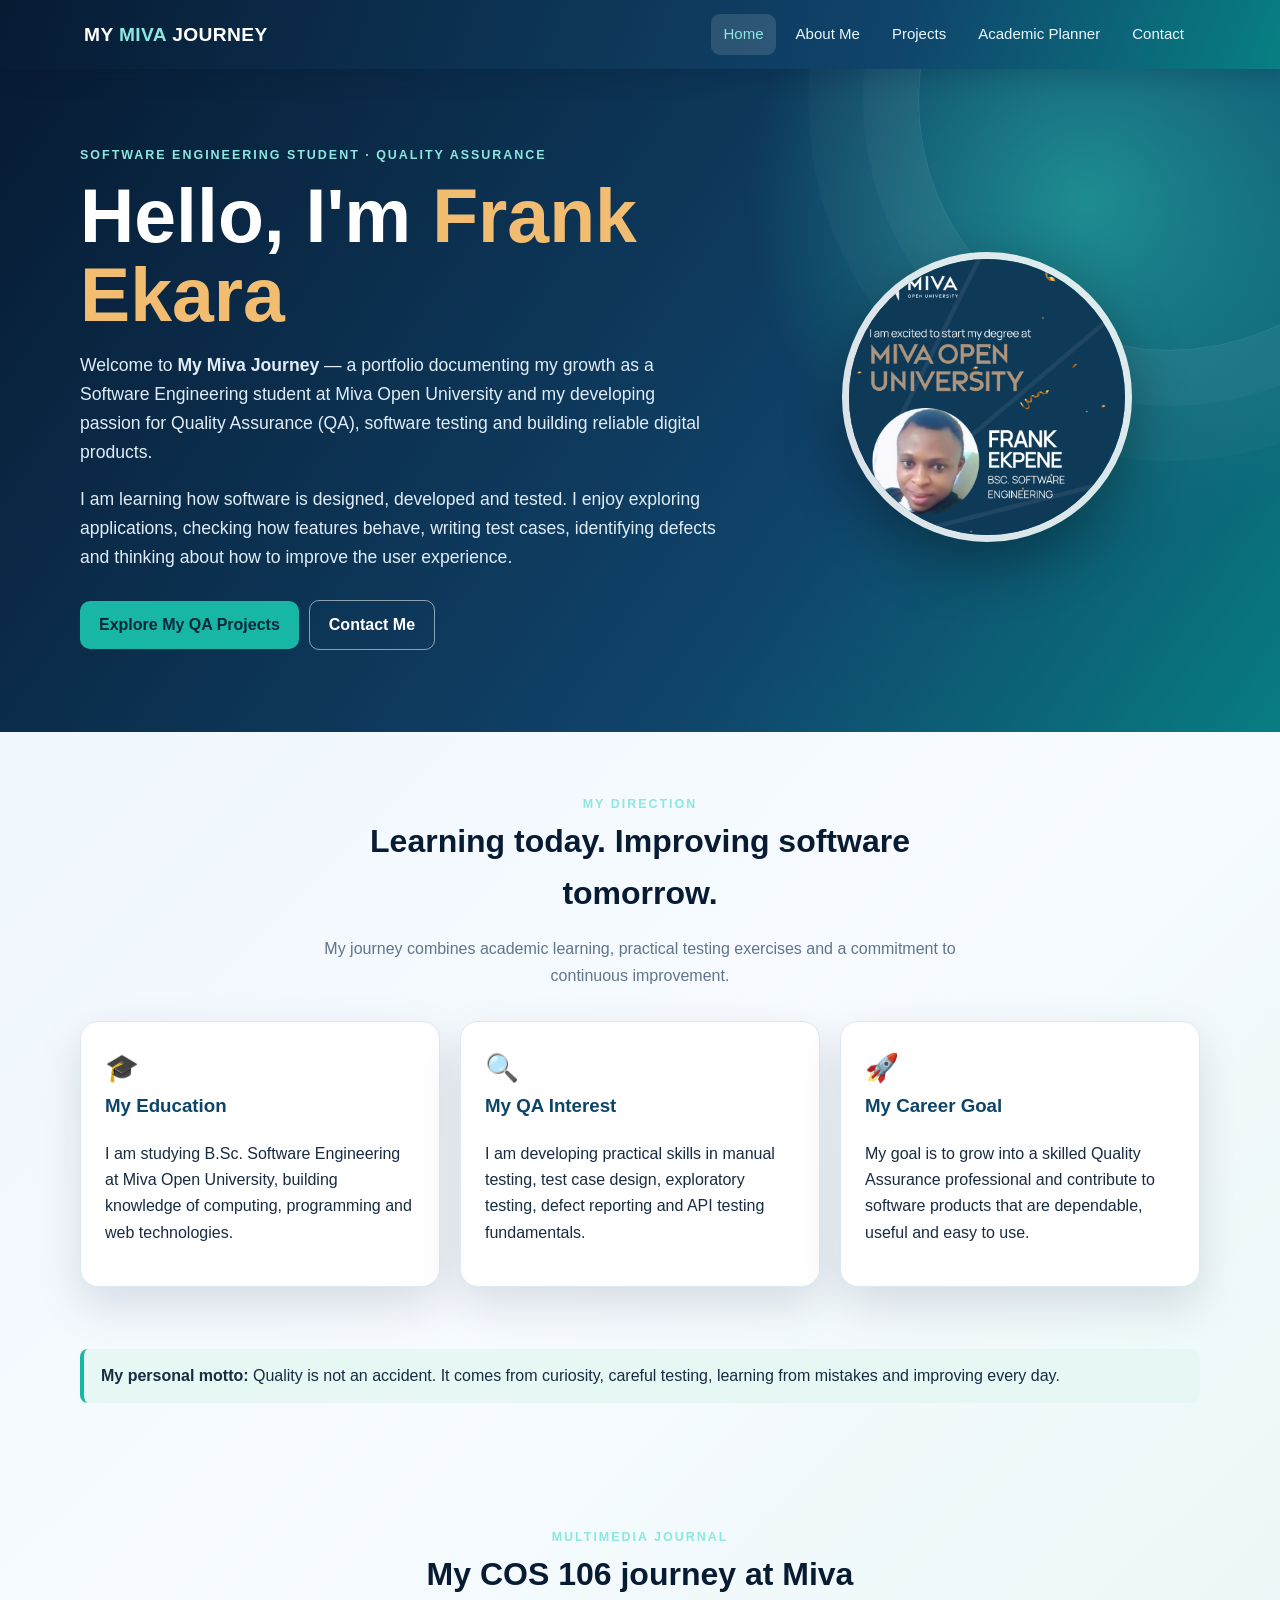
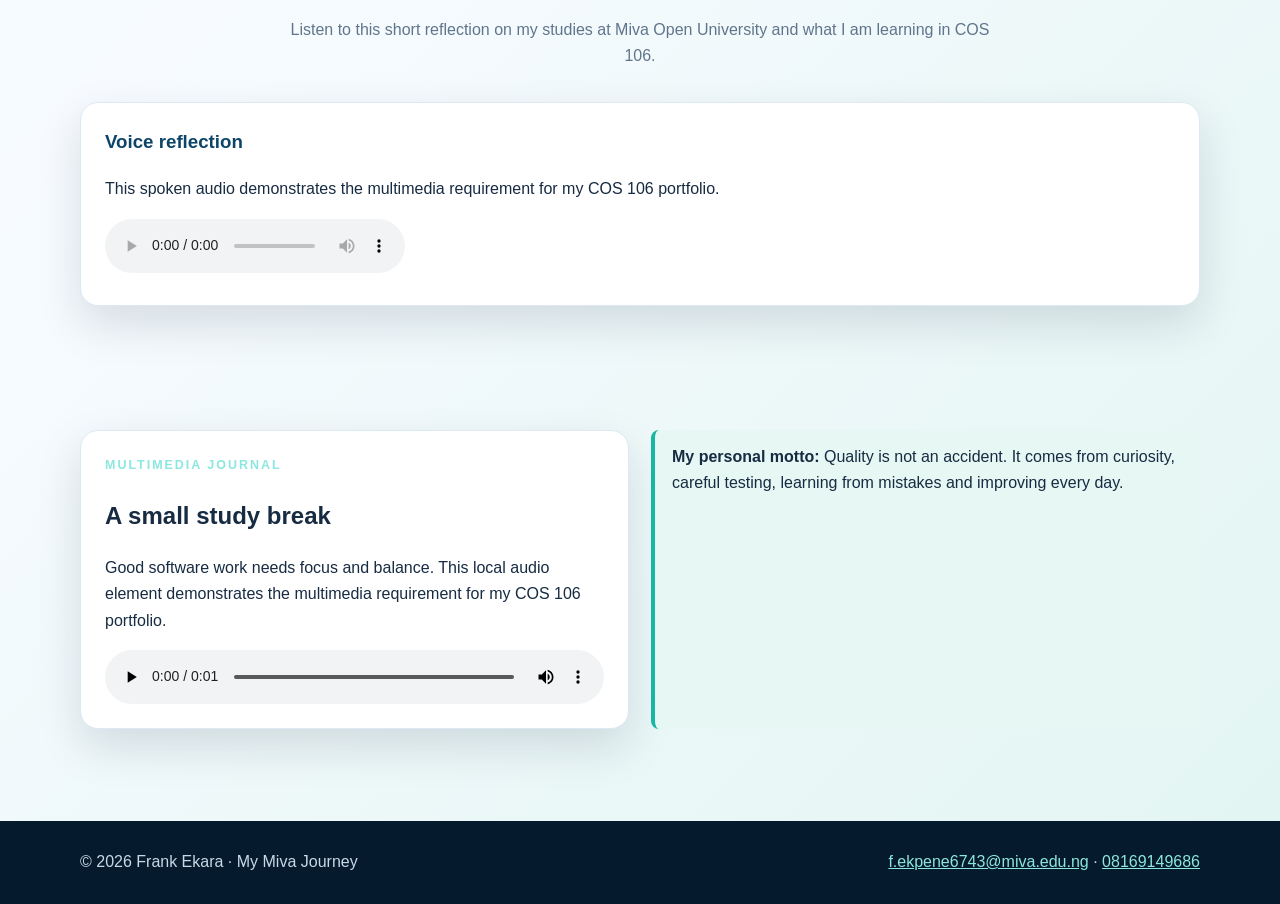
==== commit fdb53b9d: "Add COS 106 multimedia voice journal Added multimedia journal section and personal motto to the port" ====
--- a/index.html
+++ b/index.html
@@ -1,7 +1,8 @@
 <!doctype html>
-<html lang="en"><head><meta charset="utf-8"><meta name="viewport" content="width=device-width,initial-scale=1"><meta name="description" content="Frank Ekara's Miva student portfolio, Software Engineering journey and Quality Assurance practice."><title>My Miva Journey | Frank Ekara</title><link rel="stylesheet" href="style.css"><script src="script.js" defer></script></head>
+<html lang="en"><head><meta charset="utf-8"><meta name="viewport" content="width=device-width, initial-scale=1"><meta name="description" content="Frank Ekara's Miva student portfolio, Software Engineering journey and Quality Assurance practice."><title>My Miva Journey | Frank Ekara</title><link rel="stylesheet" href="style.css"><script src="script.js" defer></script></head>
 <body><a class="skip-link" href="#main">Skip to content</a><header class="site-header"><div class="nav-wrap"><a class="brand" href="index.html">MY <span>MIVA</span> JOURNEY</a><nav aria-label="Main navigation"><a aria-current="page" href="index.html">Home</a><a href="about.html">About Me</a><a href="projects.html">Projects</a><a href="planner.html">Academic Planner</a><a href="contact.html">Contact</a></nav></div></header>
 <main id="main"><section class="hero"><div class="container hero-grid"><div><div class="eyebrow">Software Engineering Student · Quality Assurance</div><h1>Hello, I'm <span>Frank Ekara</span></h1><p>Welcome to <strong>My Miva Journey</strong> — a portfolio documenting my growth as a Software Engineering student at Miva Open University and my developing passion for Quality Assurance (QA), software testing and building reliable digital products.</p><p>I am learning how software is designed, developed and tested. I enjoy exploring applications, checking how features behave, writing test cases, identifying defects and thinking about how to improve the user experience.</p><a class="button" href="projects.html">Explore My QA Projects</a><a class="button outline" href="contact.html">Contact Me</a></div><div><img class="hero-photo" src="images/frank-profile.png" alt="Portrait of Frank Ekara"></div></div></section>
 <section class="section"><div class="container"><div class="section-heading"><div class="eyebrow">My direction</div><h2>Learning today. Improving software tomorrow.</h2><p>My journey combines academic learning, practical testing exercises and a commitment to continuous improvement.</p></div><div class="cards"><article class="card"><div class="icon">🎓</div><h3>My Education</h3><p>I am studying B.Sc. Software Engineering at Miva Open University, building knowledge of computing, programming and web technologies.</p></article><article class="card"><div class="icon">🔍</div><h3>My QA Interest</h3><p>I am developing practical skills in manual testing, test case design, exploratory testing, defect reporting and API testing fundamentals.</p></article><article class="card"><div class="icon">🚀</div><h3>My Career Goal</h3><p>My goal is to grow into a skilled Quality Assurance professional and contribute to software products that are dependable, useful and easy to use.</p></article></div></div></section>
-<section class="section" style="padding-top:0"><div class="container"><div class="notice"><strong>My personal motto:</strong> Quality is not an accident. It comes from curiosity, careful testing, learning from mistakes and improving every day.</div></div></section></main>
+<section class="section" style="padding-top:0"><div class="container"><div class="notice"><strong>My personal motto:</strong> Quality is not an accident. It comes from curiosity, careful testing, learning from mistakes and improving every day.</div></div></section>
+<section class="section" aria-labelledby="multimedia-title"><div class="container"><div class="section-heading"><div class="eyebrow">Multimedia journal</div><h2 id="multimedia-title">My COS 106 journey at Miva</h2><p>Listen to this short reflection on my studies at Miva Open University and what I am learning in COS 106.</p></div><article class="card"><h3>Voice reflection</h3><p>This spoken audio demonstrates the multimedia requirement for my COS 106 portfolio.</p><audio controls preload="metadata" aria-label="Frank Ekara COS 106 Miva journey reflection"><source src="cos106-miva-journey-voice.wav" type="audio/wav">Your browser does not support HTML audio.</audio></article></div></section></main>
 <footer class="site-footer"><div class="container footer-inner"><span>© <span data-year></span> Frank Ekara · My Miva Journey</span><span><a href="mailto:f.ekpene6743@miva.edu.ng">f.ekpene6743@miva.edu.ng</a> · <a href="tel:08169149686">08169149686</a></span></div></footer></body></html>
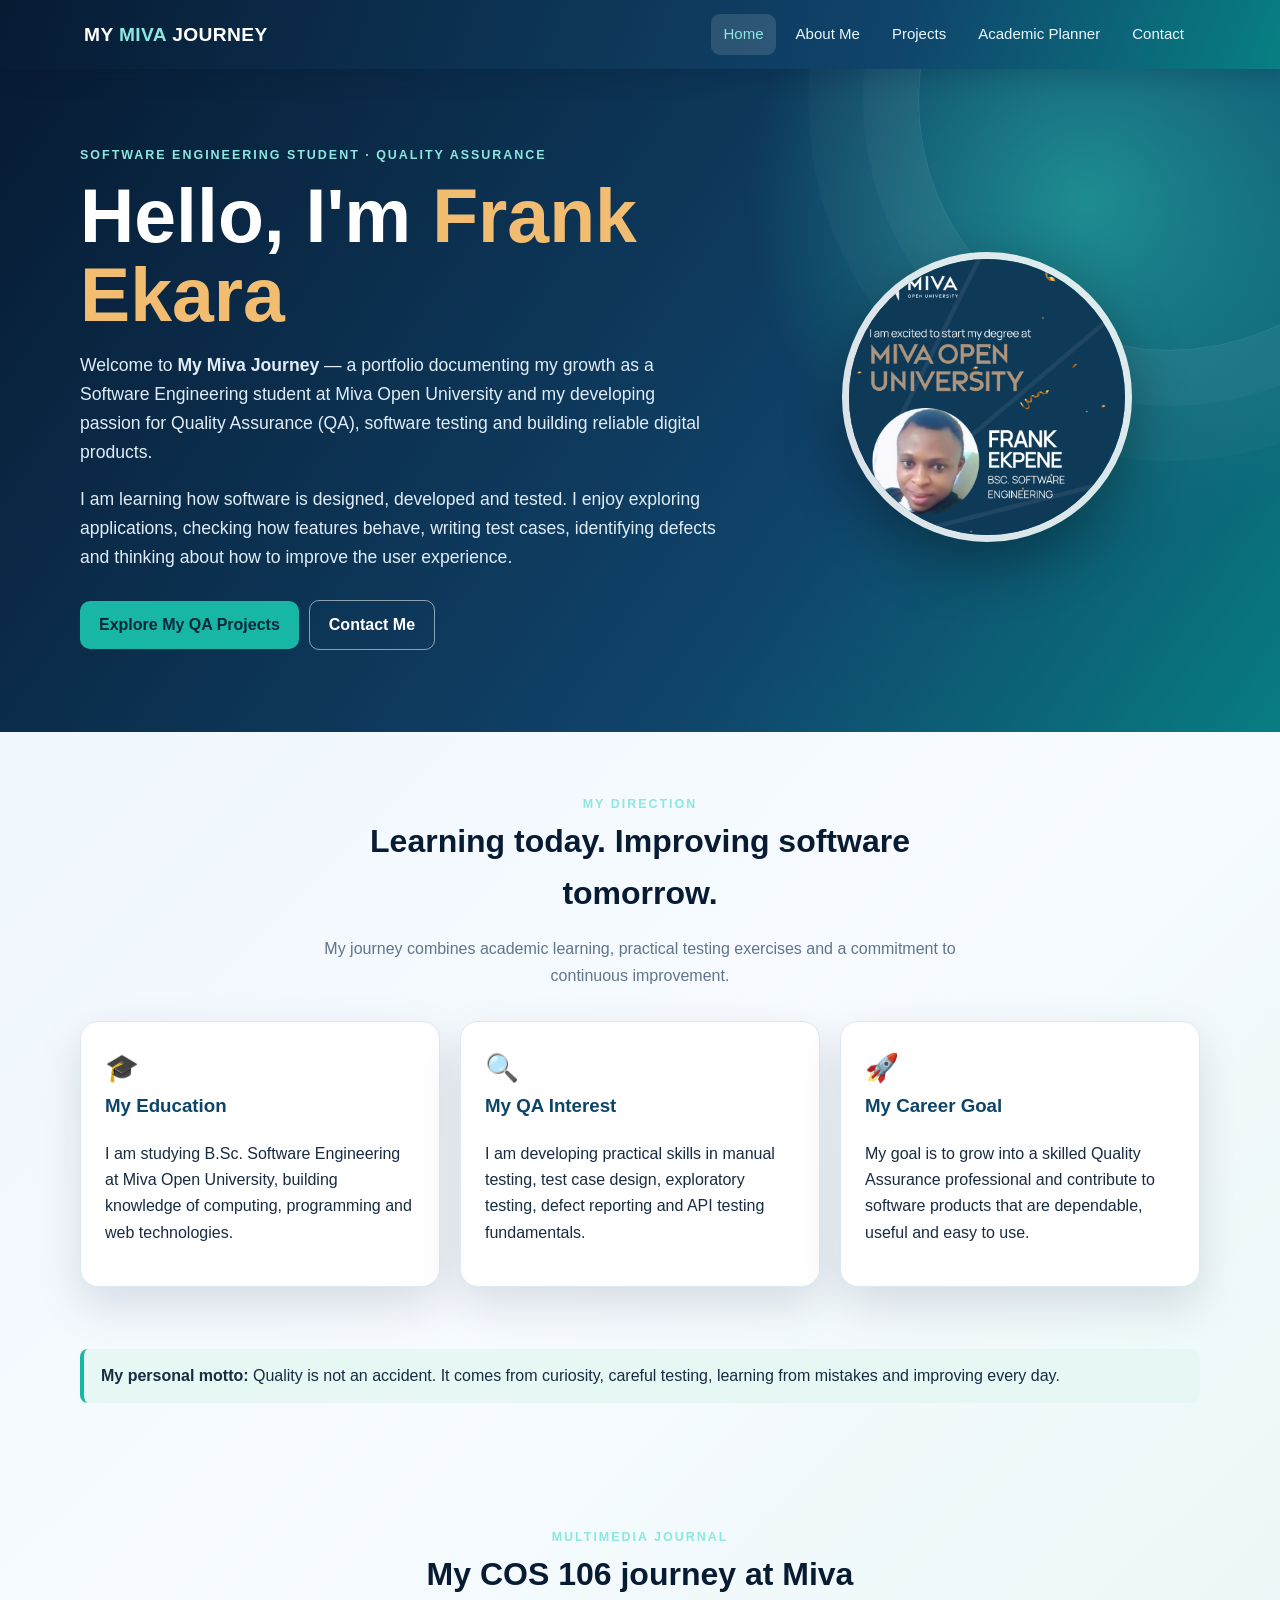
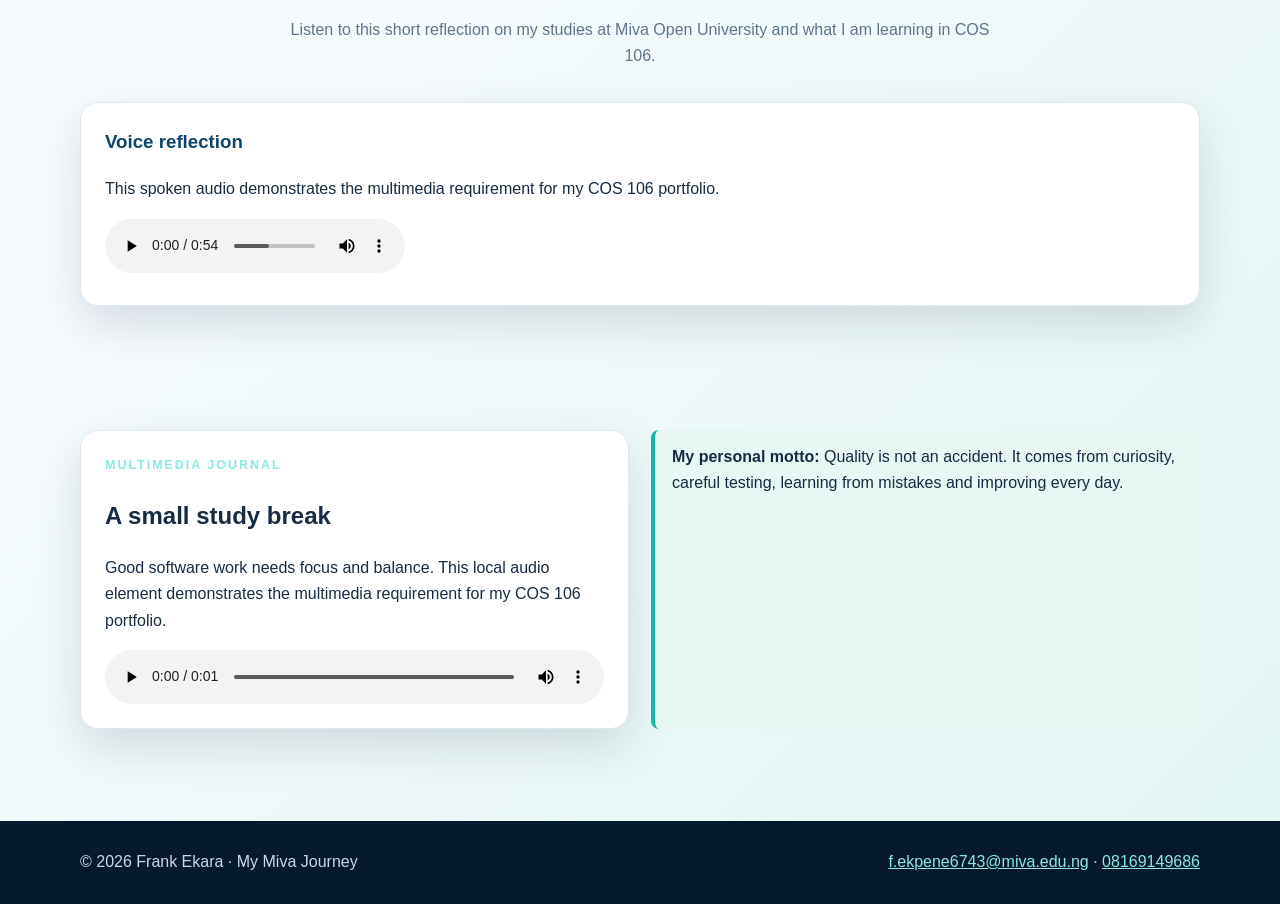
==== commit 07d361be: "Remove duplicate multimedia journal section" ====
--- a/index.html
+++ b/index.html
@@ -1,8 +1,2 @@
 <!doctype html>
-<html lang="en"><head><meta charset="utf-8"><meta name="viewport" content="width=device-width, initial-scale=1"><meta name="description" content="Frank Ekara's Miva student portfolio, Software Engineering journey and Quality Assurance practice."><title>My Miva Journey | Frank Ekara</title><link rel="stylesheet" href="style.css"><script src="script.js" defer></script></head>
-<body><a class="skip-link" href="#main">Skip to content</a><header class="site-header"><div class="nav-wrap"><a class="brand" href="index.html">MY <span>MIVA</span> JOURNEY</a><nav aria-label="Main navigation"><a aria-current="page" href="index.html">Home</a><a href="about.html">About Me</a><a href="projects.html">Projects</a><a href="planner.html">Academic Planner</a><a href="contact.html">Contact</a></nav></div></header>
-<main id="main"><section class="hero"><div class="container hero-grid"><div><div class="eyebrow">Software Engineering Student · Quality Assurance</div><h1>Hello, I'm <span>Frank Ekara</span></h1><p>Welcome to <strong>My Miva Journey</strong> — a portfolio documenting my growth as a Software Engineering student at Miva Open University and my developing passion for Quality Assurance (QA), software testing and building reliable digital products.</p><p>I am learning how software is designed, developed and tested. I enjoy exploring applications, checking how features behave, writing test cases, identifying defects and thinking about how to improve the user experience.</p><a class="button" href="projects.html">Explore My QA Projects</a><a class="button outline" href="contact.html">Contact Me</a></div><div><img class="hero-photo" src="images/frank-profile.png" alt="Portrait of Frank Ekara"></div></div></section>
-<section class="section"><div class="container"><div class="section-heading"><div class="eyebrow">My direction</div><h2>Learning today. Improving software tomorrow.</h2><p>My journey combines academic learning, practical testing exercises and a commitment to continuous improvement.</p></div><div class="cards"><article class="card"><div class="icon">🎓</div><h3>My Education</h3><p>I am studying B.Sc. Software Engineering at Miva Open University, building knowledge of computing, programming and web technologies.</p></article><article class="card"><div class="icon">🔍</div><h3>My QA Interest</h3><p>I am developing practical skills in manual testing, test case design, exploratory testing, defect reporting and API testing fundamentals.</p></article><article class="card"><div class="icon">🚀</div><h3>My Career Goal</h3><p>My goal is to grow into a skilled Quality Assurance professional and contribute to software products that are dependable, useful and easy to use.</p></article></div></div></section>
-<section class="section" style="padding-top:0"><div class="container"><div class="notice"><strong>My personal motto:</strong> Quality is not an accident. It comes from curiosity, careful testing, learning from mistakes and improving every day.</div></div></section>
-<section class="section" aria-labelledby="multimedia-title"><div class="container"><div class="section-heading"><div class="eyebrow">Multimedia journal</div><h2 id="multimedia-title">My COS 106 journey at Miva</h2><p>Listen to this short reflection on my studies at Miva Open University and what I am learning in COS 106.</p></div><article class="card"><h3>Voice reflection</h3><p>This spoken audio demonstrates the multimedia requirement for my COS 106 portfolio.</p><audio controls preload="metadata" aria-label="Frank Ekara COS 106 Miva journey reflection"><source src="cos106-miva-journey-voice.wav" type="audio/wav">Your browser does not support HTML audio.</audio></article></div></section></main>
-<footer class="site-footer"><div class="container footer-inner"><span>© <span data-year></span> Frank Ekara · My Miva Journey</span><span><a href="mailto:f.ekpene6743@miva.edu.ng">f.ekpene6743@miva.edu.ng</a> · <a href="tel:08169149686">08169149686</a></span></div></footer></body></html>
+<html lang="en"><head><meta charset="utf-8"><meta name="viewport" content="width=device-width, initial-scale=1"><meta name="description" content="Frank Ekara's Miva student portfolio, Software Engineering journey and Quality Assurance practice."><title>My Miva Journey | Frank Ekara</title><link rel="stylesheet" href="style.css"><script src="script.js" defer></script></head><body><a class="skip-link" href="#main">Skip to content</a><header class="site-header"><div class="nav-wrap"><a class="brand" href="index.html">MY <span>MIVA</span> JOURNEY</a><nav aria-label="Main navigation"><a aria-current="page" href="index.html">Home</a><a href="about.html">About Me</a><a href="projects.html">Projects</a><a href="planner.html">Academic Planner</a><a href="contact.html">Contact</a></nav></div></header><main id="main"><section class="hero"><div class="container hero-grid"><div><div class="eyebrow">Software Engineering Student · Quality Assurance</div><h1>Hello, I'm <span>Frank Ekara</span></h1><p>Welcome to <strong>My Miva Journey</strong> — a portfolio documenting my growth as a Software Engineering student at Miva Open University and my developing passion for Quality Assurance (QA), software testing and building reliable digital products.</p><p>I am learning how software is designed, developed and tested. I enjoy exploring applications, checking how features behave, writing test cases, identifying defects and thinking about how to improve the user experience.</p><a class="button" href="projects.html">Explore My QA Projects</a><a class="button outline" href="contact.html">Contact Me</a></div><div><img class="hero-photo" src="images/frank-profile.png" alt="Portrait of Frank Ekara"></div></div></section><section class="section"><div class="container"><div class="section-heading"><div class="eyebrow">My direction</div><h2>Learning today. Improving software tomorrow.</h2><p>My journey combines academic learning, practical testing exercises and a commitment to continuous improvement.</p></div><div class="cards"><article class="card"><div class="icon">🎓</div><h3>My Education</h3><p>I am studying B.Sc. Software Engineering at Miva Open University, building knowledge of computing, programming and web technologies.</p></article><article class="card"><div class="icon">🔍</div><h3>My QA Interest</h3><p>I am developing practical skills in manual testing, test case design, exploratory testing, defect reporting and API testing fundamentals.</p></article><article class="card"><div class="icon">🚀</div><h3>My Career Goal</h3><p>My goal is to grow into a skilled Quality Assurance professional and contribute to software products that are dependable, useful and easy to use.</p></article></div></div></section><section class="section" style="padding-top:0"><div class="container"><div class="notice"><strong>My personal motto:</strong> Quality is not an accident. It comes from curiosity, careful testing, learning from mistakes and improving every day.</div></div></section><section class="section" aria-labelledby="multimedia-title"><div class="container"><div class="section-heading"><div class="eyebrow">Multimedia journal</div><h2 id="multimedia-title">My COS 106 journey at Miva</h2><p>Listen to this short reflection on my studies at Miva Open University and what I am learning in COS 106.</p></div><article class="card"><h3>Voice reflection</h3><p>This spoken audio demonstrates the multimedia requirement for my COS 106 portfolio.</p><audio controls preload="metadata" aria-label="Frank Ekara COS 106 Miva journey reflection"><source src="cos106-miva-journey-voice.wav" type="audio/wav">Your browser does not support HTML audio.</audio></article></div></section></main><footer class="site-footer"><div class="container footer-inner"><span>© <span data-year></span> Frank Ekara · My Miva Journey</span><span><a href="mailto:f.ekpene6743@miva.edu.ng">f.ekpene6743@miva.edu.ng</a> · <a href="tel:08169149686">08169149686</a></span></div></footer></body></html>
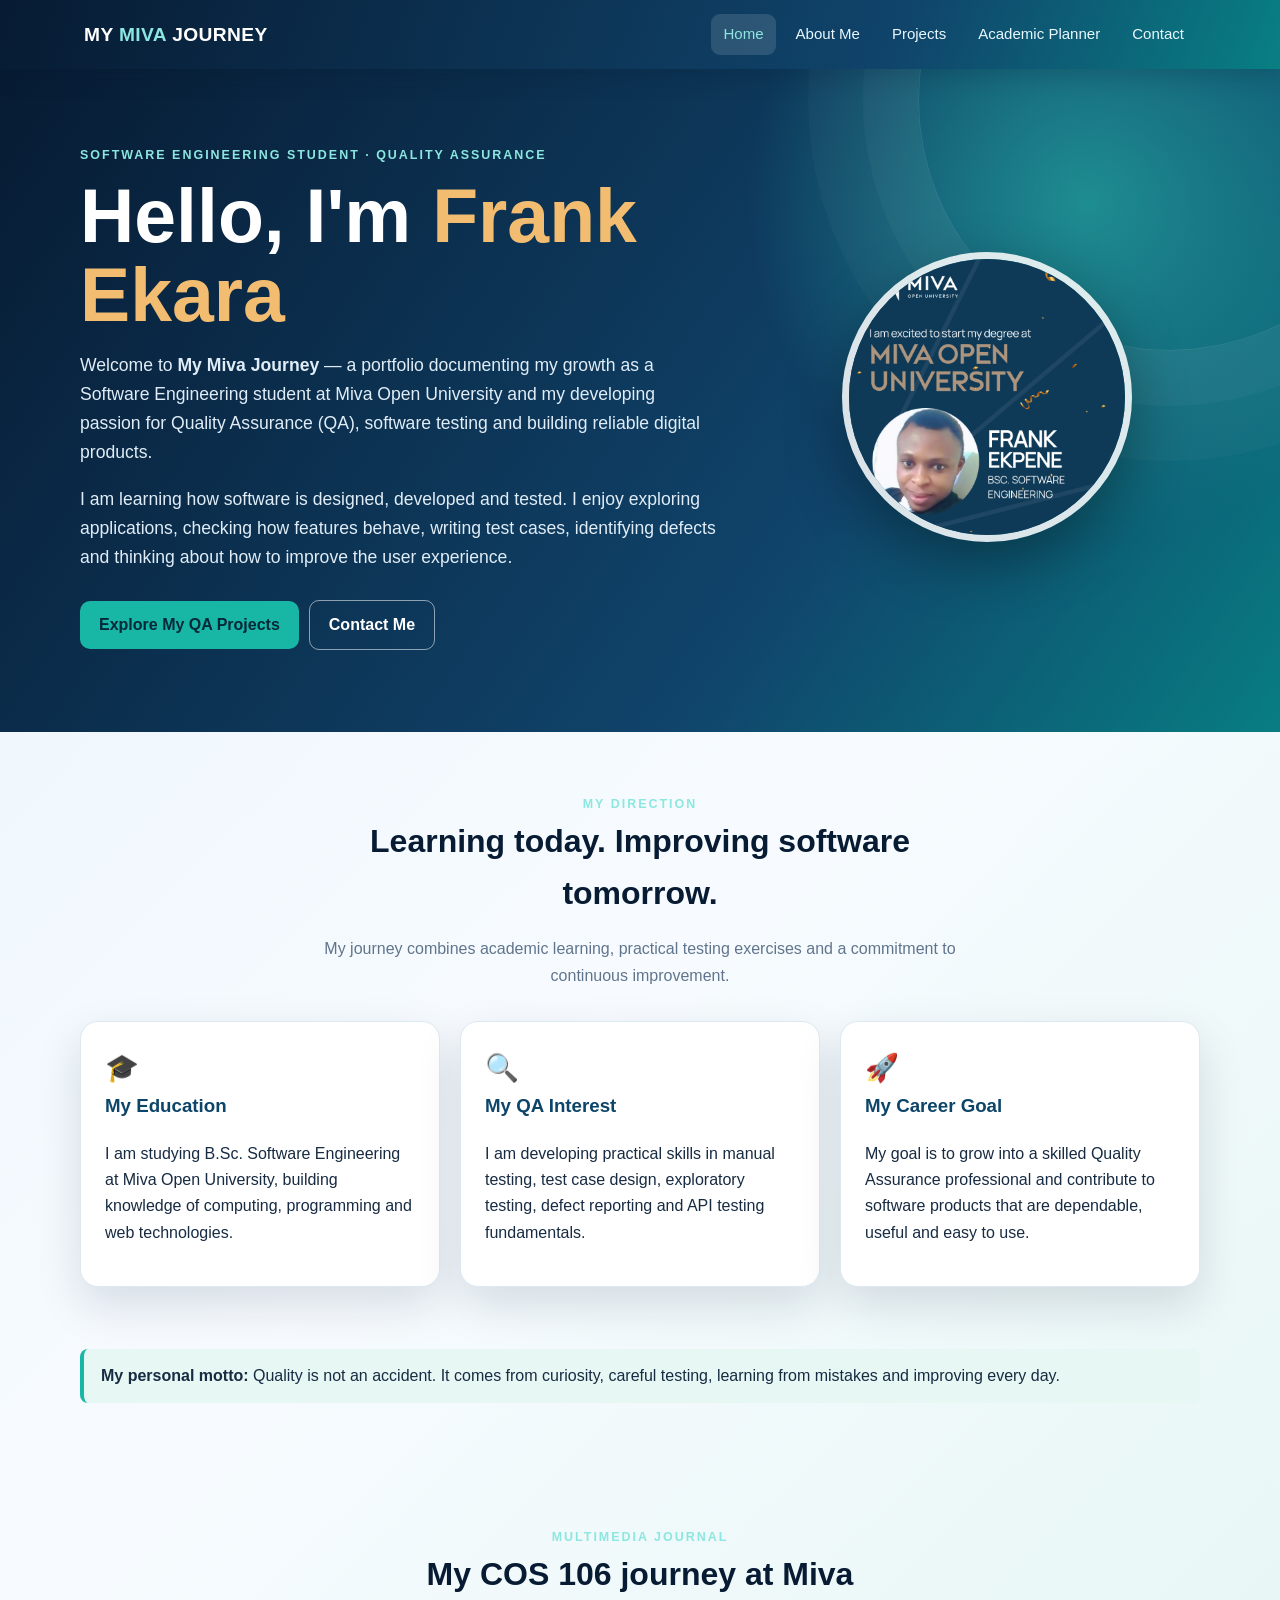
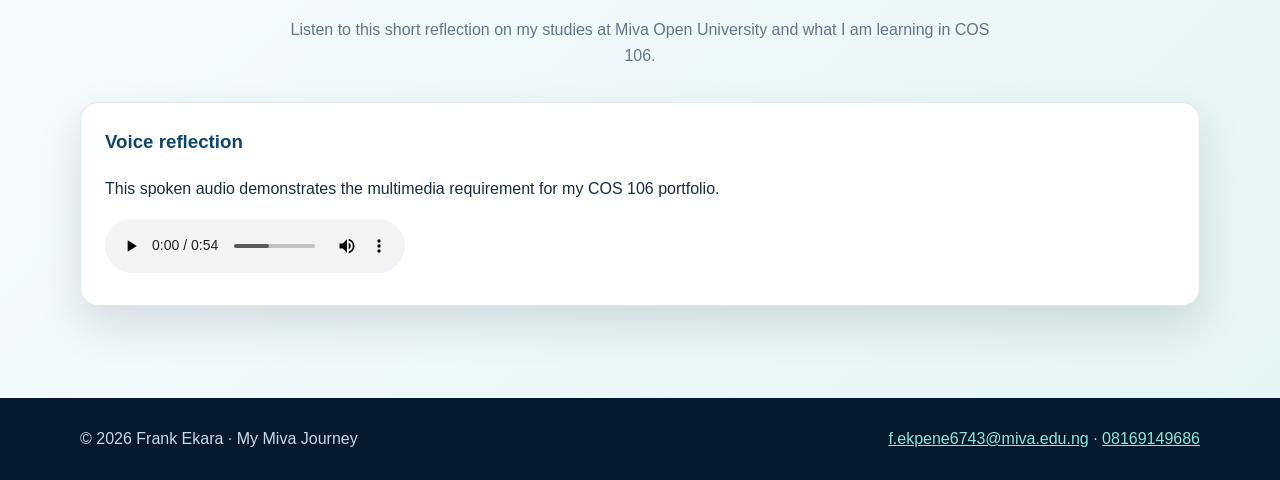
==== commit e5e03964: "Bust script cache after removing multimedia journal Updated the HTML structure and added a version q" ====
--- a/index.html
+++ b/index.html
@@ -1,2 +1 @@
-<!doctype html>
-<html lang="en"><head><meta charset="utf-8"><meta name="viewport" content="width=device-width, initial-scale=1"><meta name="description" content="Frank Ekara's Miva student portfolio, Software Engineering journey and Quality Assurance practice."><title>My Miva Journey | Frank Ekara</title><link rel="stylesheet" href="style.css"><script src="script.js" defer></script></head><body><a class="skip-link" href="#main">Skip to content</a><header class="site-header"><div class="nav-wrap"><a class="brand" href="index.html">MY <span>MIVA</span> JOURNEY</a><nav aria-label="Main navigation"><a aria-current="page" href="index.html">Home</a><a href="about.html">About Me</a><a href="projects.html">Projects</a><a href="planner.html">Academic Planner</a><a href="contact.html">Contact</a></nav></div></header><main id="main"><section class="hero"><div class="container hero-grid"><div><div class="eyebrow">Software Engineering Student · Quality Assurance</div><h1>Hello, I'm <span>Frank Ekara</span></h1><p>Welcome to <strong>My Miva Journey</strong> — a portfolio documenting my growth as a Software Engineering student at Miva Open University and my developing passion for Quality Assurance (QA), software testing and building reliable digital products.</p><p>I am learning how software is designed, developed and tested. I enjoy exploring applications, checking how features behave, writing test cases, identifying defects and thinking about how to improve the user experience.</p><a class="button" href="projects.html">Explore My QA Projects</a><a class="button outline" href="contact.html">Contact Me</a></div><div><img class="hero-photo" src="images/frank-profile.png" alt="Portrait of Frank Ekara"></div></div></section><section class="section"><div class="container"><div class="section-heading"><div class="eyebrow">My direction</div><h2>Learning today. Improving software tomorrow.</h2><p>My journey combines academic learning, practical testing exercises and a commitment to continuous improvement.</p></div><div class="cards"><article class="card"><div class="icon">🎓</div><h3>My Education</h3><p>I am studying B.Sc. Software Engineering at Miva Open University, building knowledge of computing, programming and web technologies.</p></article><article class="card"><div class="icon">🔍</div><h3>My QA Interest</h3><p>I am developing practical skills in manual testing, test case design, exploratory testing, defect reporting and API testing fundamentals.</p></article><article class="card"><div class="icon">🚀</div><h3>My Career Goal</h3><p>My goal is to grow into a skilled Quality Assurance professional and contribute to software products that are dependable, useful and easy to use.</p></article></div></div></section><section class="section" style="padding-top:0"><div class="container"><div class="notice"><strong>My personal motto:</strong> Quality is not an accident. It comes from curiosity, careful testing, learning from mistakes and improving every day.</div></div></section><section class="section" aria-labelledby="multimedia-title"><div class="container"><div class="section-heading"><div class="eyebrow">Multimedia journal</div><h2 id="multimedia-title">My COS 106 journey at Miva</h2><p>Listen to this short reflection on my studies at Miva Open University and what I am learning in COS 106.</p></div><article class="card"><h3>Voice reflection</h3><p>This spoken audio demonstrates the multimedia requirement for my COS 106 portfolio.</p><audio controls preload="metadata" aria-label="Frank Ekara COS 106 Miva journey reflection"><source src="cos106-miva-journey-voice.wav" type="audio/wav">Your browser does not support HTML audio.</audio></article></div></section></main><footer class="site-footer"><div class="container footer-inner"><span>© <span data-year></span> Frank Ekara · My Miva Journey</span><span><a href="mailto:f.ekpene6743@miva.edu.ng">f.ekpene6743@miva.edu.ng</a> · <a href="tel:08169149686">08169149686</a></span></div></footer></body></html>
+<!doctype html> <html lang="en"><head><meta charset="utf-8"><meta name="viewport" content="width=device-width, initial-scale=1"><meta name="description" content="Frank Ekara's Miva student portfolio, Software Engineering journey and Quality Assurance practice."><title>My Miva Journey | Frank Ekara</title><link rel="stylesheet" href="style.css"><script src="script.js?v=20261101" defer></script></head><body><a class="skip-link" href="#main">Skip to content</a><header class="site-header"><div class="nav-wrap"><a class="brand" href="index.html">MY <span>MIVA</span> JOURNEY</a><nav aria-label="Main navigation"><a aria-current="page" href="index.html">Home</a><a href="about.html">About Me</a><a href="projects.html">Projects</a><a href="planner.html">Academic Planner</a><a href="contact.html">Contact</a></nav></div></header><main id="main"><section class="hero"><div class="container hero-grid"><div><div class="eyebrow">Software Engineering Student · Quality Assurance</div><h1>Hello, I'm <span>Frank Ekara</span></h1><p>Welcome to <strong>My Miva Journey</strong> — a portfolio documenting my growth as a Software Engineering student at Miva Open University and my developing passion for Quality Assurance (QA), software testing and building reliable digital products.</p><p>I am learning how software is designed, developed and tested. I enjoy exploring applications, checking how features behave, writing test cases, identifying defects and thinking about how to improve the user experience.</p><a class="button" href="projects.html">Explore My QA Projects</a><a class="button outline" href="contact.html">Contact Me</a></div><div><img class="hero-photo" src="images/frank-profile.png" alt="Portrait of Frank Ekara"></div></div></section><section class="section"><div class="container"><div class="section-heading"><div class="eyebrow">My direction</div><h2>Learning today. Improving software tomorrow.</h2><p>My journey combines academic learning, practical testing exercises and a commitment to continuous improvement.</p></div><div class="cards"><article class="card"><div class="icon">🎓</div><h3>My Education</h3><p>I am studying B.Sc. Software Engineering at Miva Open University, building knowledge of computing, programming and web technologies.</p></article><article class="card"><div class="icon">🔍</div><h3>My QA Interest</h3><p>I am developing practical skills in manual testing, test case design, exploratory testing, defect reporting and API testing fundamentals.</p></article><article class="card"><div class="icon">🚀</div><h3>My Career Goal</h3><p>My goal is to grow into a skilled Quality Assurance professional and contribute to software products that are dependable, useful and easy to use.</p></article></div></div></section><section class="section" style="padding-top:0"><div class="container"><div class="notice"><strong>My personal motto:</strong> Quality is not an accident. It comes from curiosity, careful testing, learning from mistakes and improving every day.</div></div></section><section class="section" aria-labelledby="multimedia-title"><div class="container"><div class="section-heading"><div class="eyebrow">Multimedia journal</div><h2 id="multimedia-title">My COS 106 journey at Miva</h2><p>Listen to this short reflection on my studies at Miva Open University and what I am learning in COS 106.</p></div><article class="card"><h3>Voice reflection</h3><p>This spoken audio demonstrates the multimedia requirement for my COS 106 portfolio.</p><audio controls preload="metadata" aria-label="Frank Ekara COS 106 Miva journey reflection"><source src="cos106-miva-journey-voice.wav" type="audio/wav">Your browser does not support HTML audio.</audio></article></div></section></main><footer class="site-footer"><div class="container footer-inner"><span>© <span data-year></span> Frank Ekara · My Miva Journey</span><span><a href="mailto:f.ekpene6743@miva.edu.ng">f.ekpene6743@miva.edu.ng</a> · <a href="tel:08169149686">08169149686</a></span></div></footer></body></html>
